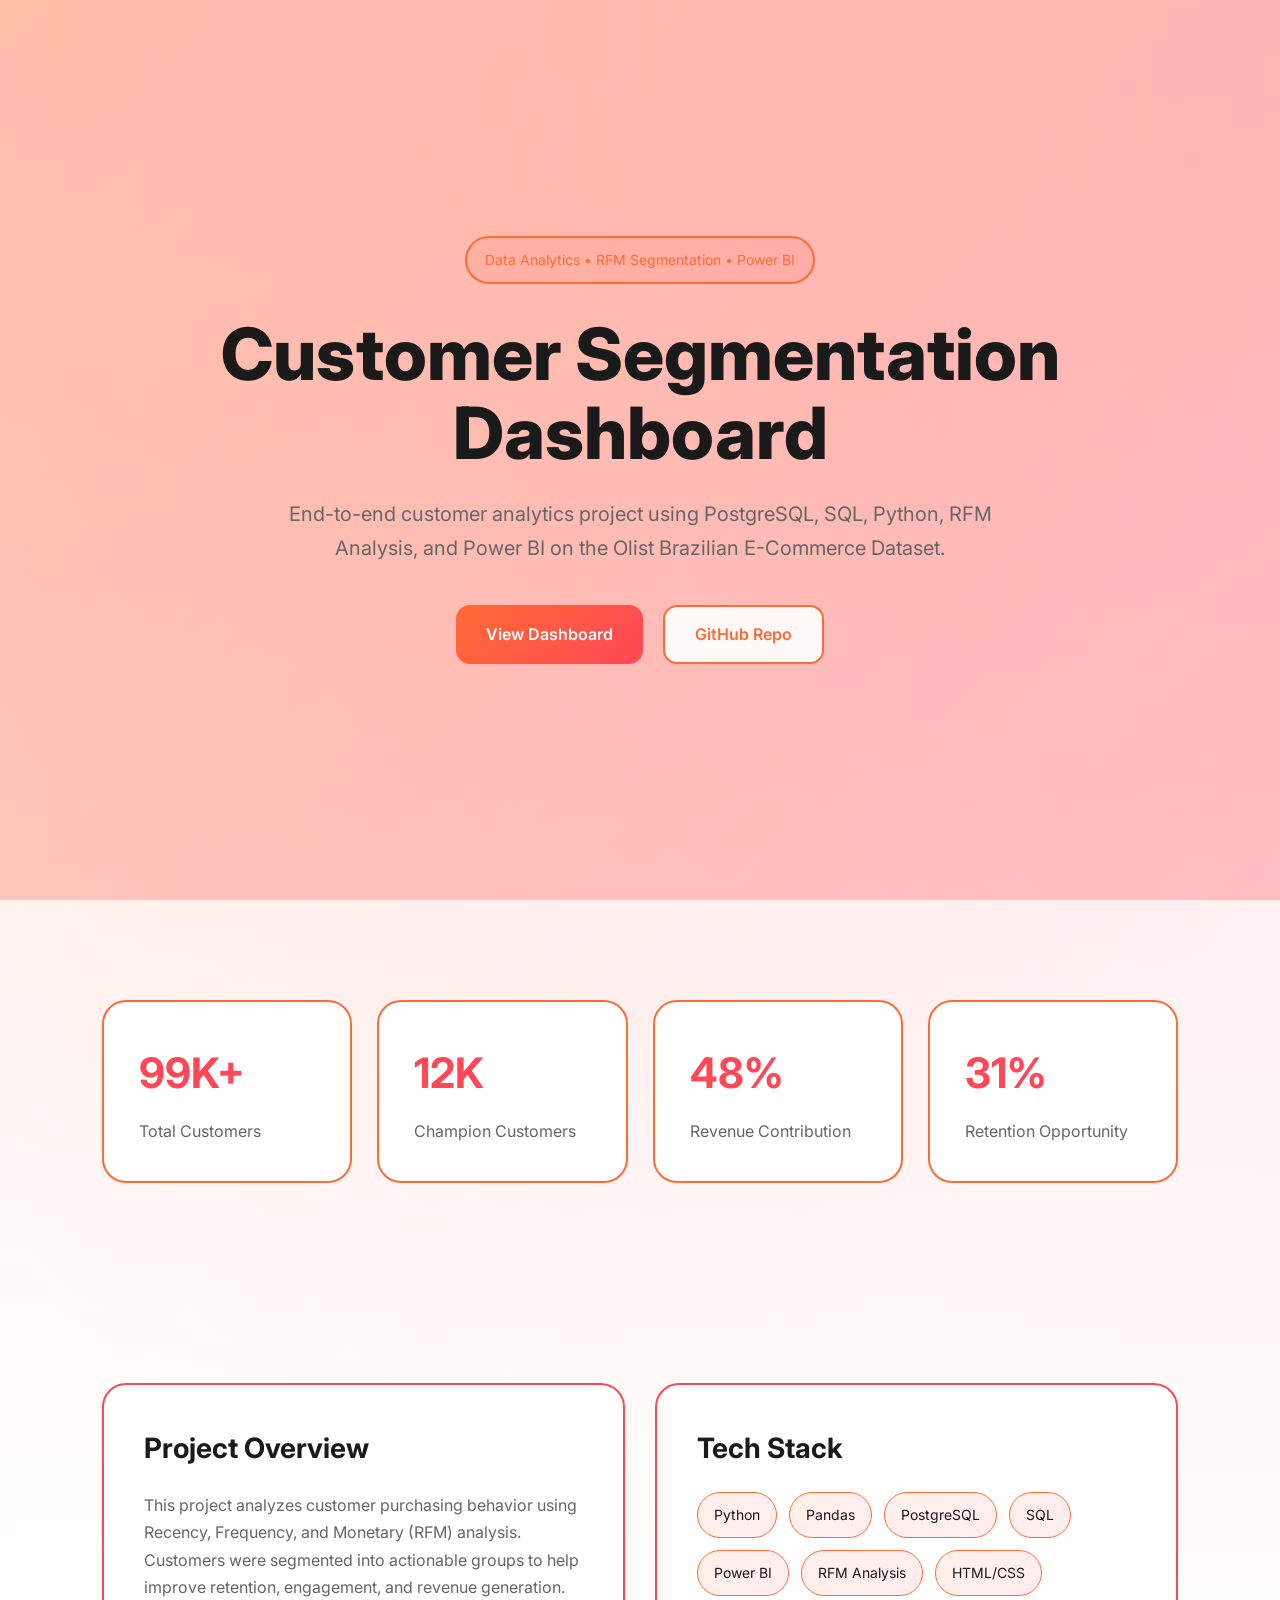
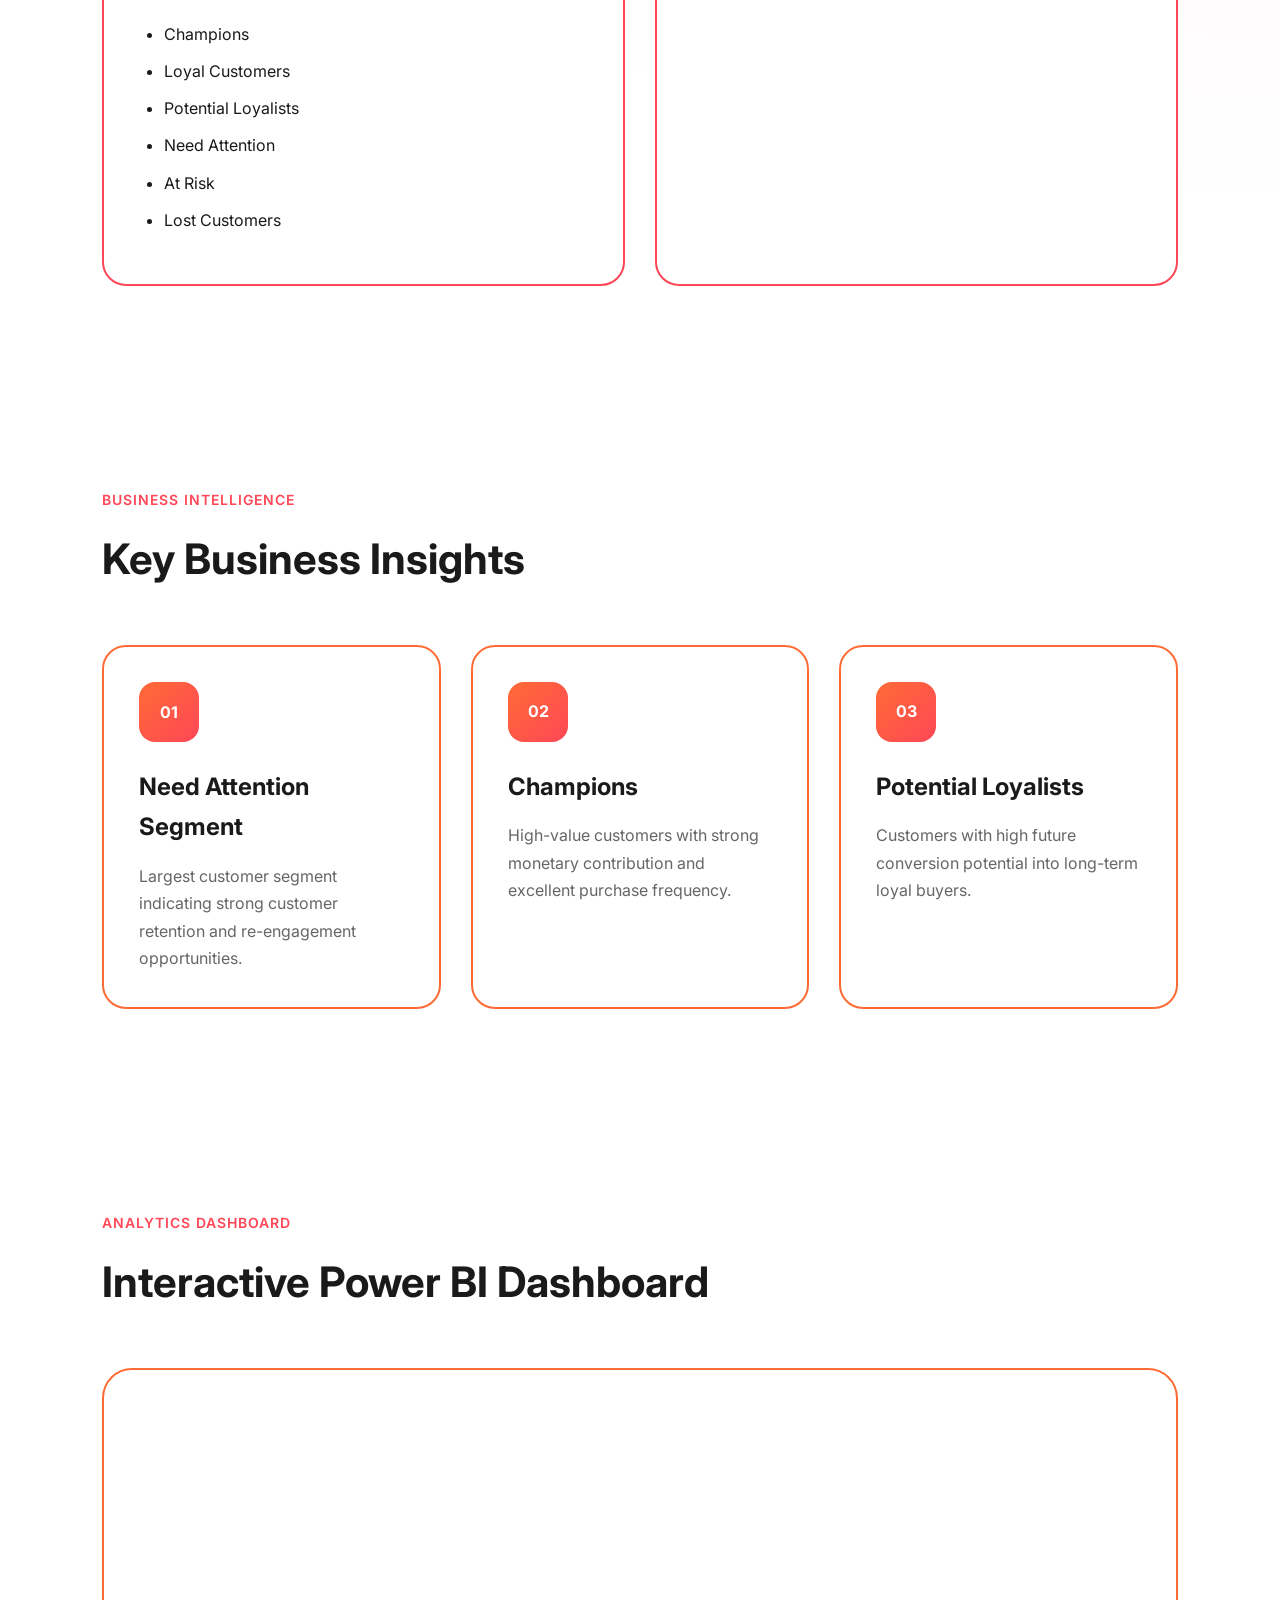
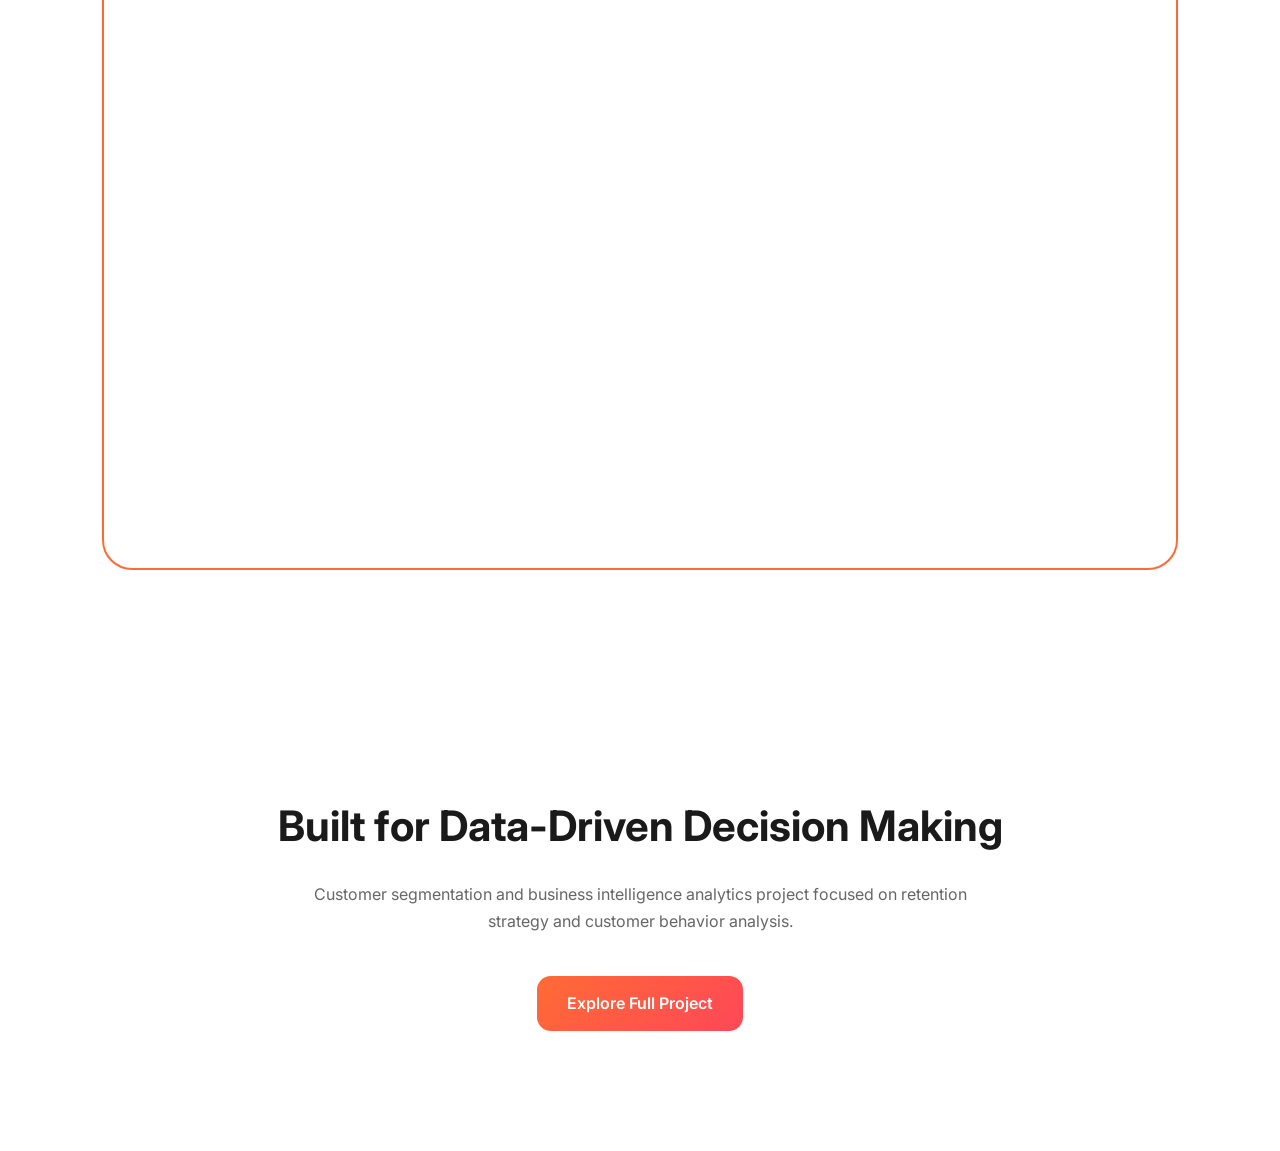
==== index.html @ b562f0bd "first commit" ====
<!DOCTYPE html>
<html lang="en">

<head>

  <meta charset="UTF-8" />
  <meta name="viewport" content="width=device-width, initial-scale=1.0" />

  <title>Customer Segmentation Dashboard</title>

  <!-- GOOGLE FONT -->
  <link rel="preconnect" href="https://fonts.googleapis.com">
  <link rel="preconnect" href="https://fonts.gstatic.com" crossorigin>

  <link href="https://fonts.googleapis.com/css2?family=Inter:wght@400;500;600;700;800&display=swap" rel="stylesheet">

  <!-- CSS -->
  <link rel="stylesheet" href="style.css" />

</head>

<body>

  <!-- HERO -->

  <header class="hero">

    <div class="hero-overlay"></div>

    <div class="hero-content">

      <span class="badge">
        Data Analytics • RFM Segmentation • Power BI
      </span>

      <h1>
        Customer Segmentation Dashboard
      </h1>

      <p>
        End-to-end customer analytics project using PostgreSQL,
        SQL, Python, RFM Analysis, and Power BI on the
        Olist Brazilian E-Commerce Dataset.
      </p>

      <div class="hero-buttons">

        <a href="#dashboard" class="primary-btn">
          View Dashboard
        </a>

        <a
          href="https://github.com/yourusername/your-repo"
          target="_blank"
          class="secondary-btn">

          GitHub Repo

        </a>

      </div>

    </div>

  </header>

  <!-- METRICS -->

  <section class="metrics">

    <div class="metric-card">
      <h2>99K+</h2>
      <p>Total Customers</p>
    </div>

    <div class="metric-card">
      <h2>12K</h2>
      <p>Champion Customers</p>
    </div>

    <div class="metric-card">
      <h2>48%</h2>
      <p>Revenue Contribution</p>
    </div>

    <div class="metric-card">
      <h2>31%</h2>
      <p>Retention Opportunity</p>
    </div>

  </section>

  <!-- PROJECT INFO -->

  <section class="project-info">

    <div class="card">

      <h2>Project Overview</h2>

      <p>
        This project analyzes customer purchasing behavior using
        Recency, Frequency, and Monetary (RFM) analysis.
        Customers were segmented into actionable groups to help
        improve retention, engagement, and revenue generation.
      </p>

      <ul>
        <li>Champions</li>
        <li>Loyal Customers</li>
        <li>Potential Loyalists</li>
        <li>Need Attention</li>
        <li>At Risk</li>
        <li>Lost Customers</li>
      </ul>

    </div>

    <div class="card">

      <h2>Tech Stack</h2>

      <div class="tech-grid">

        <span>Python</span>
        <span>Pandas</span>
        <span>PostgreSQL</span>
        <span>SQL</span>
        <span>Power BI</span>
        <span>RFM Analysis</span>
        <span>HTML/CSS</span>

      </div>

    </div>

  </section>

  <!-- INSIGHTS -->

  <section class="insights">

    <div class="section-title">

      <span>Business Intelligence</span>

      <h2>Key Business Insights</h2>

    </div>

    <div class="insight-grid">

      <div class="insight-card">

        <div class="icon">01</div>

        <h3>Need Attention Segment</h3>

        <p>
          Largest customer segment indicating strong customer
          retention and re-engagement opportunities.
        </p>

      </div>

      <div class="insight-card">

        <div class="icon">02</div>

        <h3>Champions</h3>

        <p>
          High-value customers with strong monetary contribution
          and excellent purchase frequency.
        </p>

      </div>

      <div class="insight-card">

        <div class="icon">03</div>

        <h3>Potential Loyalists</h3>

        <p>
          Customers with high future conversion potential into
          long-term loyal buyers.
        </p>

      </div>

    </div>

  </section>

  <!-- DASHBOARD -->

  <section class="dashboard" id="dashboard">

    <div class="section-title">

      <span>Analytics Dashboard</span>

      <h2>Interactive Power BI Dashboard</h2>

    </div>

    <div class="dashboard-container">

      <iframe
        title="Customer Segmentation Dashboard"
        width="100%"
        height="750"
        src="https://app.powerbi.com/view?r=eyJrIjoiYTcwMGYxZDItM2NlYy00Njg0LTk0MGItY2RmNTNiNGU4NTQ1IiwidCI6IjNiMjk5M2Q3LTQ5YmYtNGYyOS1iNzk0LWRkNTcyN2Y0NWVlMiJ9&pageName=e3f90fc9e1e7c9c990ca"
        frameborder="0"
        allowFullScreen="true">
      </iframe>

    </div>

  </section>

  <!-- FOOTER -->

  <footer class="footer">

    <h2>Built for Data-Driven Decision Making</h2>

    <p>
      Customer segmentation and business intelligence analytics
      project focused on retention strategy and customer behavior analysis.
    </p>

    <a
      href="https://github.com/yourusername/your-repo"
      target="_blank"
      class="primary-btn">

      Explore Full Project

    </a>

  </footer>

</body>

</html>
---- style.css ----
/* RESET */

* {
  margin: 0;
  padding: 0;
  box-sizing: border-box;
}

/* ROOT */

:root {

  --bg: #ffffff;
  --surface: #fff5f5;

  --card: rgba(255,107,53,0.08);

  --border: rgba(255,107,53,0.15);

  --primary: #ff6b35;
  --accent: #ff4757;

  --text: #1a1a1a;
  --muted: #666666;
}

/* BODY */

body {

  font-family: 'Inter', sans-serif;

  background:
    radial-gradient(circle at top left,
      rgba(255,107,53,0.15),
      transparent 35%),

    radial-gradient(circle at top right,
      rgba(255,71,87,0.15),
      transparent 40%),

    var(--bg);

  color: var(--text);

  line-height: 1.7;

  overflow-x: hidden;
}

/* GENERAL */

section {
  padding: 100px 8%;
}

.section-title {
  margin-bottom: 50px;
}

.section-title span {

  color: var(--accent);

  font-size: 14px;
  font-weight: 600;

  text-transform: uppercase;
  letter-spacing: 1px;
}

.section-title h2 {

  font-size: 42px;
  margin-top: 10px;
}

/* HERO */

.hero {

  min-height: 100vh;

  display: flex;
  align-items: center;
  justify-content: center;

  text-align: center;

  padding: 100px 20px;

  position: relative;
}

.hero-overlay {

  position: absolute;
  inset: 0;

  background:
    linear-gradient(
      135deg,
      rgba(255,107,53,0.3),
      rgba(255,71,87,0.3)
    );
}

.hero-content {

  position: relative;
  z-index: 2;

  max-width: 900px;
}

.badge {

  display: inline-block;

  background: linear-gradient(135deg, rgba(255,107,53,0.1), rgba(255,71,87,0.1));

  border: 2px solid var(--primary);

  padding: 10px 18px;

  border-radius: 999px;

  margin-bottom: 30px;

  font-size: 14px;
  color: var(--primary);

  backdrop-filter: blur(10px);
}

.hero h1 {

  font-size: 72px;
  line-height: 1.1;

  margin-bottom: 25px;

  font-weight: 800;
}

.hero p {

  max-width: 760px;

  margin: auto;

  font-size: 20px;
  color: var(--muted);
}

.hero-buttons {

  margin-top: 40px;

  display: flex;
  justify-content: center;
  gap: 20px;

  flex-wrap: wrap;
}

/* BUTTONS */

.primary-btn,
.secondary-btn {

  display: inline-flex;
  align-items: center;
  justify-content: center;

  padding: 14px 30px;

  border-radius: 14px;

  text-decoration: none;

  font-weight: 600;

  transition: 0.3s ease;
}

.primary-btn {

  background: linear-gradient(
    135deg,
    #ff6b35,
    #ff4757
  );

  color: white;
  border: none;
}

.primary-btn:hover {

  transform: translateY(-4px);

  box-shadow:
    0 12px 30px rgba(255,107,53,0.4);
}

.secondary-btn {

  border: 2px solid var(--primary);

  background: rgba(255,255,255,0.9);

  color: var(--primary);

  backdrop-filter: blur(10px);
}

.secondary-btn:hover {

  transform: translateY(-4px);

  background: var(--primary);
  
  color: white;
}

/* METRICS */

.metrics {

  display: grid;

  grid-template-columns:
    repeat(auto-fit, minmax(220px, 1fr));

  gap: 25px;
}

.metric-card {

  background: rgba(255,255,255,0.95);

  border: 2px solid var(--primary);

  backdrop-filter: blur(12px);

  padding: 35px;

  border-radius: 24px;

  transition: 0.3s ease;
}

.metric-card:hover {

  transform: translateY(-8px);

  box-shadow:
    0 20px 40px rgba(0,0,0,0.35);
}

.metric-card h2 {

  font-size: 42px;

  margin-bottom: 10px;

  color: var(--accent);
}

.metric-card p {

  color: var(--muted);
}

/* PROJECT INFO */

.project-info {

  display: grid;

  grid-template-columns:
    repeat(auto-fit, minmax(340px, 1fr));

  gap: 30px;
}

.card {

  background: rgba(255,255,255,0.95);

  border: 2px solid var(--accent);

  padding: 40px;

  border-radius: 24px;

  backdrop-filter: blur(12px);

  transition: 0.3s ease;
}

.card:hover {

  transform: translateY(-8px);

  box-shadow:
    0 20px 40px rgba(0,0,0,0.35);
}

.card h2 {

  font-size: 28px;

  margin-bottom: 20px;
}

.card p {

  color: var(--muted);

  margin-bottom: 20px;
}

.card ul {

  padding-left: 20px;
}

.card li {

  margin-bottom: 10px;
}

/* TECH GRID */

.tech-grid {

  display: flex;
  flex-wrap: wrap;

  gap: 12px;
}

.tech-grid span {

  background: linear-gradient(135deg, rgba(255,107,53,0.1), rgba(255,71,87,0.1));

  border: 1px solid var(--primary);

  padding: 10px 16px;

  border-radius: 999px;

  font-size: 14px;
  color: var(--text);
}

/* INSIGHTS */

.insight-grid {

  display: grid;

  grid-template-columns:
    repeat(auto-fit, minmax(280px, 1fr));

  gap: 30px;
}

.insight-card {

  background: rgba(255,255,255,0.95);

  border: 2px solid var(--primary);

  border-radius: 24px;

  padding: 35px;

  backdrop-filter: blur(12px);

  transition: 0.3s ease;
}

.insight-card:hover {

  transform: translateY(-8px);

  box-shadow:
    0 20px 40px rgba(0,0,0,0.35);
}

.icon {

  width: 60px;
  height: 60px;

  display: flex;
  align-items: center;
  justify-content: center;

  border-radius: 16px;

  margin-bottom: 25px;

  background:
    linear-gradient(
      135deg,
      #ff6b35,
      #ff4757
    );

  font-weight: 700;
  color: white;
}

.insight-card h3 {

  margin-bottom: 15px;

  font-size: 24px;
}

.insight-card p {

  color: var(--muted);
}

/* DASHBOARD */

.dashboard-container {

  background: rgba(255,255,255,0.95);

  border: 2px solid var(--primary);

  padding: 20px;

  border-radius: 30px;

  backdrop-filter: blur(14px);

  overflow: hidden;
}

iframe {

  border: none;

  border-radius: 18px;
}

/* FOOTER */

.footer {

  text-align: center;

  padding: 120px 20px;
}

.footer h2 {

  font-size: 42px;

  margin-bottom: 20px;
}

.footer p {

  max-width: 700px;

  margin: auto auto 40px;

  color: var(--muted);
}

/* RESPONSIVE */

@media (max-width: 768px) {

  section {
    padding: 70px 20px;
  }

  .hero h1 {
    font-size: 48px;
  }

  .hero p {
    font-size: 18px;
  }

  .section-title h2 {
    font-size: 32px;
  }

  .footer h2 {
    font-size: 32px;
  }

}
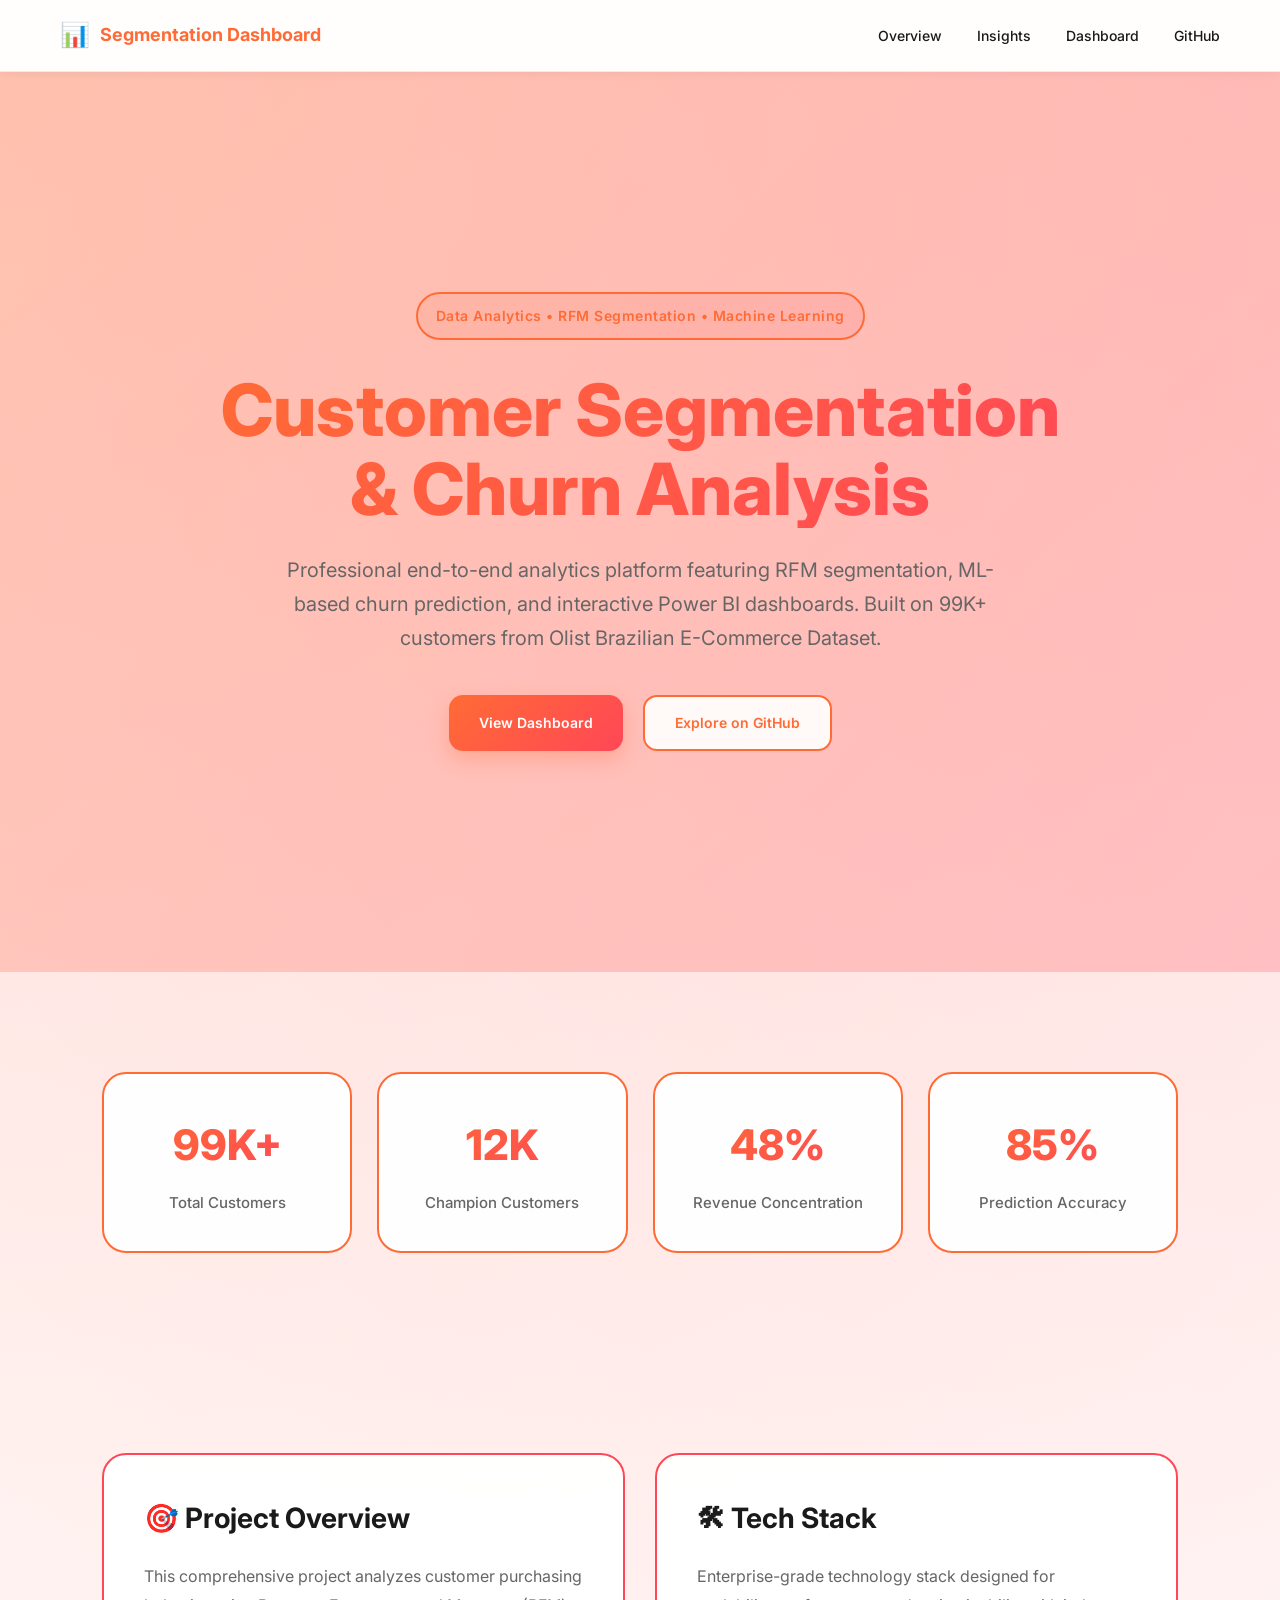
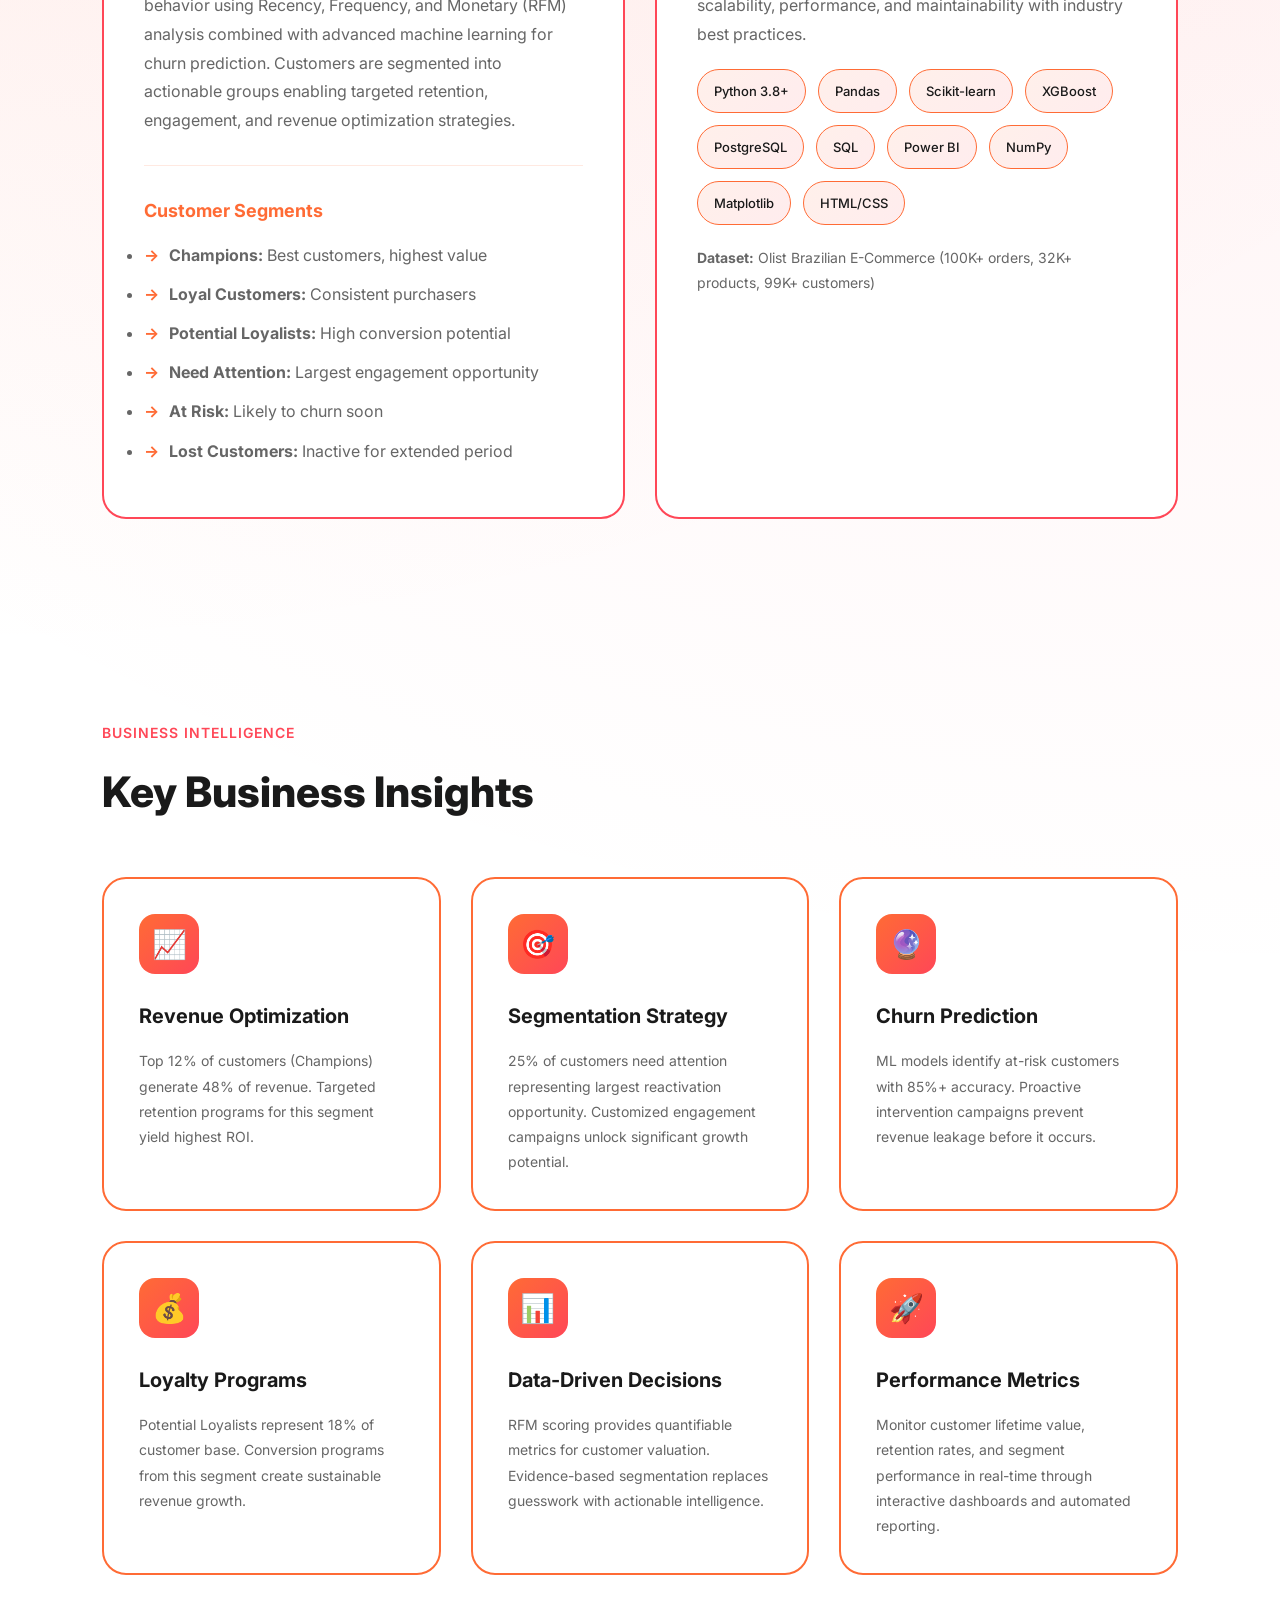
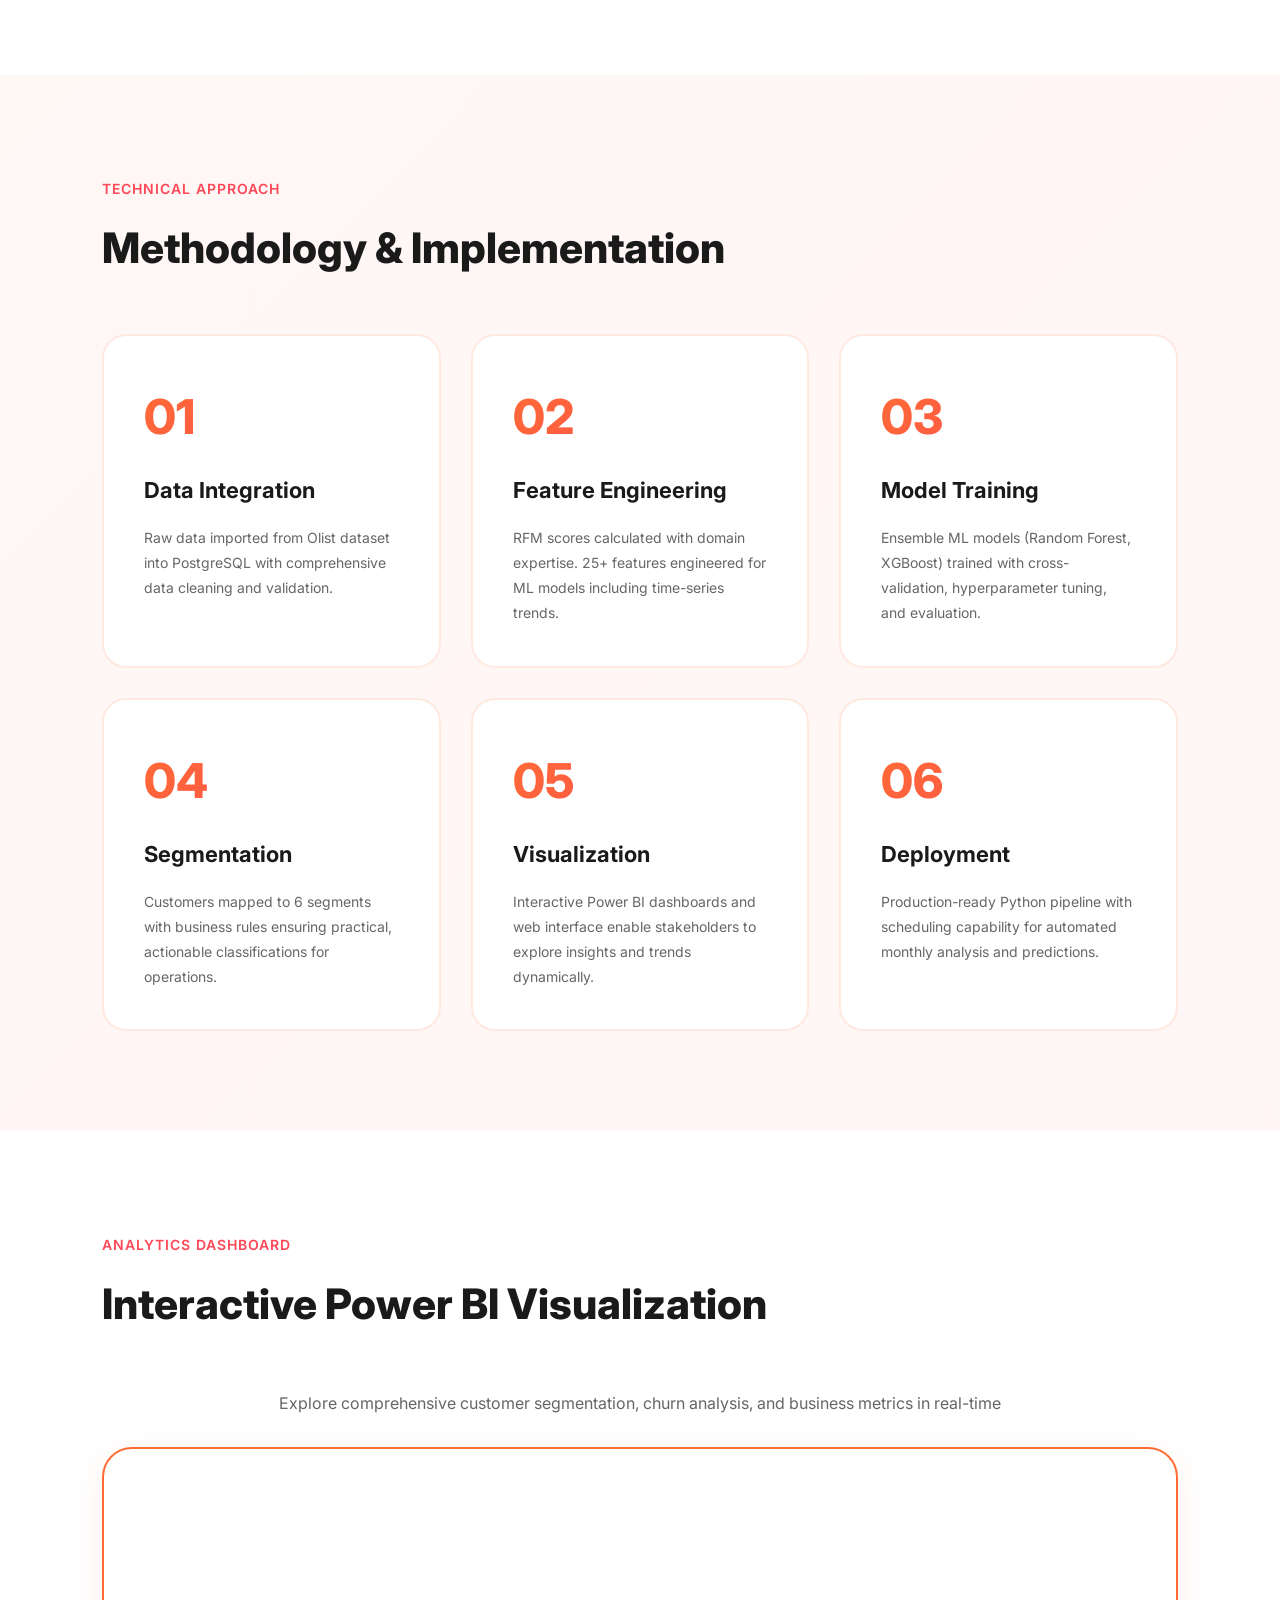
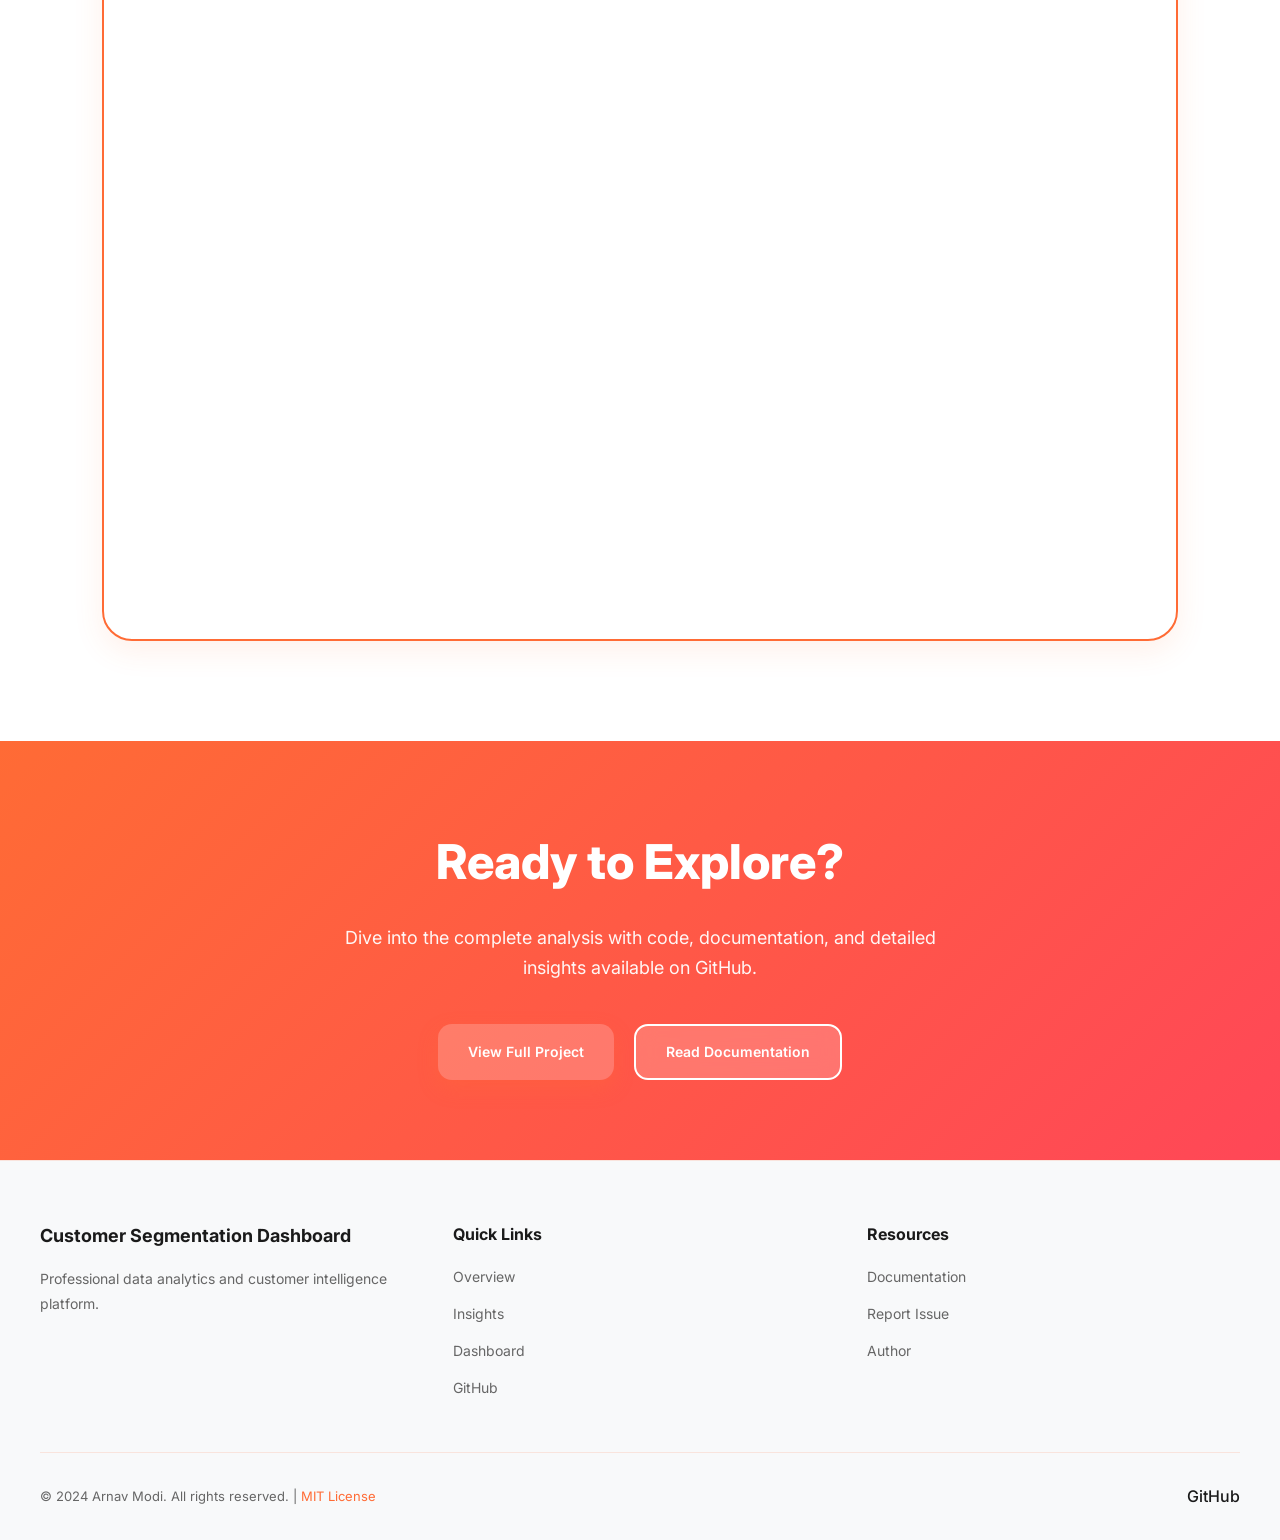
==== commit 22b25fcf: "Updated dashboard UI and styling" ====
--- a/index.html
+++ b/index.html
@@ -5,13 +5,24 @@
 
   <meta charset="UTF-8" />
   <meta name="viewport" content="width=device-width, initial-scale=1.0" />
-
-  <title>Customer Segmentation Dashboard</title>
+  
+  <!-- SEO Meta Tags -->
+  <meta name="description" content="Professional customer segmentation and churn analysis dashboard built on Olist Brazilian E-Commerce Dataset. Features RFM analysis, ML predictions, and interactive Power BI visualizations." />
+  <meta name="keywords" content="customer segmentation, RFM analysis, churn prediction, data analytics, machine learning, Power BI" />
+  <meta name="author" content="Arnav Modi" />
+  <meta name="theme-color" content="#ff6b35" />
+  
+  <!-- Open Graph Tags -->
+  <meta property="og:title" content="Customer Segmentation Dashboard" />
+  <meta property="og:description" content="End-to-end customer analytics platform with RFM segmentation and ML churn prediction" />
+  <meta property="og:type" content="website" />
+  <meta property="og:url" content="https://arnavmodi-msit.github.io/Customer-Segmentation-Dashboard/" />
+
+  <title>Customer Segmentation Dashboard | RFM Analysis & Churn Prediction</title>
 
   <!-- GOOGLE FONT -->
   <link rel="preconnect" href="https://fonts.googleapis.com">
   <link rel="preconnect" href="https://fonts.gstatic.com" crossorigin>
-
   <link href="https://fonts.googleapis.com/css2?family=Inter:wght@400;500;600;700;800&display=swap" rel="stylesheet">
 
   <!-- CSS -->
@@ -21,8 +32,23 @@
 
 <body>
 
+  <!-- NAVIGATION -->
+  <nav class="navbar">
+    <div class="nav-container">
+      <div class="nav-logo">
+        <span class="logo-icon">📊</span>
+        <span class="logo-text">Segmentation Dashboard</span>
+      </div>
+      <ul class="nav-menu">
+        <li><a href="#overview" class="nav-link">Overview</a></li>
+        <li><a href="#insights" class="nav-link">Insights</a></li>
+        <li><a href="#dashboard" class="nav-link">Dashboard</a></li>
+        <li><a href="https://github.com/ArnavModi-MSIT/-Customer-Segmentation-Dashboard-" target="_blank" class="nav-link">GitHub</a></li>
+      </ul>
+    </div>
+  </nav>
+
   <!-- HERO -->
-
   <header class="hero">
 
     <div class="hero-overlay"></div>
@@ -30,17 +56,17 @@
     <div class="hero-content">
 
       <span class="badge">
-        Data Analytics • RFM Segmentation • Power BI
+        Data Analytics • RFM Segmentation • Machine Learning
       </span>
 
       <h1>
-        Customer Segmentation Dashboard
+        Customer Segmentation & Churn Analysis
       </h1>
 
       <p>
-        End-to-end customer analytics project using PostgreSQL,
-        SQL, Python, RFM Analysis, and Power BI on the
-        Olist Brazilian E-Commerce Dataset.
+        Professional end-to-end analytics platform featuring RFM segmentation, 
+        ML-based churn prediction, and interactive Power BI dashboards. 
+        Built on 99K+ customers from Olist Brazilian E-Commerce Dataset.
       </p>
 
       <div class="hero-buttons">
@@ -50,12 +76,10 @@
         </a>
 
         <a
-          href="https://github.com/yourusername/your-repo"
+          href="https://github.com/ArnavModi-MSIT/-Customer-Segmentation-Dashboard-"
           target="_blank"
           class="secondary-btn">
-
-          GitHub Repo
-
+          Explore on GitHub
         </a>
 
       </div>
@@ -69,68 +93,84 @@
   <section class="metrics">
 
     <div class="metric-card">
-      <h2>99K+</h2>
+      <div class="metric-value">99K+</div>
       <p>Total Customers</p>
     </div>
 
     <div class="metric-card">
-      <h2>12K</h2>
+      <div class="metric-value">12K</div>
       <p>Champion Customers</p>
     </div>
 
     <div class="metric-card">
-      <h2>48%</h2>
-      <p>Revenue Contribution</p>
+      <div class="metric-value">48%</div>
+      <p>Revenue Concentration</p>
     </div>
 
     <div class="metric-card">
-      <h2>31%</h2>
-      <p>Retention Opportunity</p>
+      <div class="metric-value">85%</div>
+      <p>Prediction Accuracy</p>
     </div>
 
   </section>
 
   <!-- PROJECT INFO -->
 
-  <section class="project-info">
+  <section class="project-info" id="overview">
 
     <div class="card">
 
-      <h2>Project Overview</h2>
+      <h2>🎯 Project Overview</h2>
 
       <p>
-        This project analyzes customer purchasing behavior using
-        Recency, Frequency, and Monetary (RFM) analysis.
-        Customers were segmented into actionable groups to help
-        improve retention, engagement, and revenue generation.
+        This comprehensive project analyzes customer purchasing behavior using 
+        Recency, Frequency, and Monetary (RFM) analysis combined with advanced 
+        machine learning for churn prediction. Customers are segmented into 
+        actionable groups enabling targeted retention, engagement, and 
+        revenue optimization strategies.
       </p>
 
-      <ul>
-        <li>Champions</li>
-        <li>Loyal Customers</li>
-        <li>Potential Loyalists</li>
-        <li>Need Attention</li>
-        <li>At Risk</li>
-        <li>Lost Customers</li>
-      </ul>
+      <div class="segments-list">
+        <h3>Customer Segments</h3>
+        <ul>
+          <li><strong>Champions:</strong> Best customers, highest value</li>
+          <li><strong>Loyal Customers:</strong> Consistent purchasers</li>
+          <li><strong>Potential Loyalists:</strong> High conversion potential</li>
+          <li><strong>Need Attention:</strong> Largest engagement opportunity</li>
+          <li><strong>At Risk:</strong> Likely to churn soon</li>
+          <li><strong>Lost Customers:</strong> Inactive for extended period</li>
+        </ul>
+      </div>
 
     </div>
 
     <div class="card">
 
-      <h2>Tech Stack</h2>
+      <h2>🛠 Tech Stack</h2>
+
+      <p>
+        Enterprise-grade technology stack designed for scalability, 
+        performance, and maintainability with industry best practices.
+      </p>
 
       <div class="tech-grid">
 
-        <span>Python</span>
-        <span>Pandas</span>
-        <span>PostgreSQL</span>
-        <span>SQL</span>
-        <span>Power BI</span>
-        <span>RFM Analysis</span>
-        <span>HTML/CSS</span>
-
-      </div>
+        <span class="tech-badge">Python 3.8+</span>
+        <span class="tech-badge">Pandas</span>
+        <span class="tech-badge">Scikit-learn</span>
+        <span class="tech-badge">XGBoost</span>
+        <span class="tech-badge">PostgreSQL</span>
+        <span class="tech-badge">SQL</span>
+        <span class="tech-badge">Power BI</span>
+        <span class="tech-badge">NumPy</span>
+        <span class="tech-badge">Matplotlib</span>
+        <span class="tech-badge">HTML/CSS</span>
+
+      </div>
+
+      <p style="margin-top: 20px; font-size: 14px; color: #666;">
+        <strong>Dataset:</strong> Olist Brazilian E-Commerce (100K+ orders, 32K+ products, 99K+ customers)
+      </p>
 
     </div>
 
@@ -138,7 +178,7 @@
 
   <!-- INSIGHTS -->
 
-  <section class="insights">
+  <section class="insights" id="insights">
 
     <div class="section-title">
 
@@ -152,41 +192,134 @@
 
       <div class="insight-card">
 
-        <div class="icon">01</div>
-
-        <h3>Need Attention Segment</h3>
-
-        <p>
-          Largest customer segment indicating strong customer
-          retention and re-engagement opportunities.
-        </p>
-
-      </div>
-
-      <div class="insight-card">
-
-        <div class="icon">02</div>
-
-        <h3>Champions</h3>
-
-        <p>
-          High-value customers with strong monetary contribution
-          and excellent purchase frequency.
-        </p>
-
-      </div>
-
-      <div class="insight-card">
-
-        <div class="icon">03</div>
-
-        <h3>Potential Loyalists</h3>
-
-        <p>
-          Customers with high future conversion potential into
-          long-term loyal buyers.
-        </p>
-
+        <div class="icon">📈</div>
+
+        <h3>Revenue Optimization</h3>
+
+        <p>
+          Top 12% of customers (Champions) generate 48% of revenue. 
+          Targeted retention programs for this segment yield highest ROI.
+        </p>
+
+      </div>
+
+      <div class="insight-card">
+
+        <div class="icon">🎯</div>
+
+        <h3>Segmentation Strategy</h3>
+
+        <p>
+          25% of customers need attention representing largest reactivation 
+          opportunity. Customized engagement campaigns unlock significant growth potential.
+        </p>
+
+      </div>
+
+      <div class="insight-card">
+
+        <div class="icon">🔮</div>
+
+        <h3>Churn Prediction</h3>
+
+        <p>
+          ML models identify at-risk customers with 85%+ accuracy. 
+          Proactive intervention campaigns prevent revenue leakage before it occurs.
+        </p>
+
+      </div>
+
+      <div class="insight-card">
+
+        <div class="icon">💰</div>
+
+        <h3>Loyalty Programs</h3>
+
+        <p>
+          Potential Loyalists represent 18% of customer base. 
+          Conversion programs from this segment create sustainable revenue growth.
+        </p>
+
+      </div>
+
+      <div class="insight-card">
+
+        <div class="icon">📊</div>
+
+        <h3>Data-Driven Decisions</h3>
+
+        <p>
+          RFM scoring provides quantifiable metrics for customer valuation. 
+          Evidence-based segmentation replaces guesswork with actionable intelligence.
+        </p>
+
+      </div>
+
+      <div class="insight-card">
+
+        <div class="icon">🚀</div>
+
+        <h3>Performance Metrics</h3>
+
+        <p>
+          Monitor customer lifetime value, retention rates, and segment performance 
+          in real-time through interactive dashboards and automated reporting.
+        </p>
+
+      </div>
+
+    </div>
+
+  </section>
+
+  <!-- METHODOLOGY -->
+
+  <section class="methodology">
+
+    <div class="section-title">
+
+      <span>Technical Approach</span>
+
+      <h2>Methodology & Implementation</h2>
+
+    </div>
+
+    <div class="methodology-grid">
+
+      <div class="method-card">
+        <div class="method-number">01</div>
+        <h3>Data Integration</h3>
+        <p>Raw data imported from Olist dataset into PostgreSQL with comprehensive data cleaning and validation.</p>
+      </div>
+
+      <div class="method-card">
+        <div class="method-number">02</div>
+        <h3>Feature Engineering</h3>
+        <p>RFM scores calculated with domain expertise. 25+ features engineered for ML models including time-series trends.</p>
+      </div>
+
+      <div class="method-card">
+        <div class="method-number">03</div>
+        <h3>Model Training</h3>
+        <p>Ensemble ML models (Random Forest, XGBoost) trained with cross-validation, hyperparameter tuning, and evaluation.</p>
+      </div>
+
+      <div class="method-card">
+        <div class="method-number">04</div>
+        <h3>Segmentation</h3>
+        <p>Customers mapped to 6 segments with business rules ensuring practical, actionable classifications for operations.</p>
+      </div>
+
+      <div class="method-card">
+        <div class="method-number">05</div>
+        <h3>Visualization</h3>
+        <p>Interactive Power BI dashboards and web interface enable stakeholders to explore insights and trends dynamically.</p>
+      </div>
+
+      <div class="method-card">
+        <div class="method-number">06</div>
+        <h3>Deployment</h3>
+        <p>Production-ready Python pipeline with scheduling capability for automated monthly analysis and predictions.</p>
       </div>
 
     </div>
@@ -201,9 +334,13 @@
 
       <span>Analytics Dashboard</span>
 
-      <h2>Interactive Power BI Dashboard</h2>
-
-    </div>
+      <h2>Interactive Power BI Visualization</h2>
+
+    </div>
+
+    <p style="text-align: center; color: #666; margin-bottom: 30px;">
+      Explore comprehensive customer segmentation, churn analysis, and business metrics in real-time
+    </p>
 
     <div class="dashboard-container">
 
@@ -220,28 +357,88 @@
 
   </section>
 
+  <!-- CTA SECTION -->
+
+  <section class="cta-section">
+
+    <div class="cta-content">
+
+      <h2>Ready to Explore?</h2>
+
+      <p>
+        Dive into the complete analysis with code, documentation, and detailed insights available on GitHub.
+      </p>
+
+      <div class="cta-buttons">
+
+        <a href="https://github.com/ArnavModi-MSIT/-Customer-Segmentation-Dashboard-" target="_blank" class="primary-btn">
+          View Full Project
+        </a>
+
+        <a href="README.md" target="_blank" class="secondary-btn">
+          Read Documentation
+        </a>
+
+      </div>
+
+    </div>
+
+  </section>
+
   <!-- FOOTER -->
 
   <footer class="footer">
 
-    <h2>Built for Data-Driven Decision Making</h2>
-
-    <p>
-      Customer segmentation and business intelligence analytics
-      project focused on retention strategy and customer behavior analysis.
-    </p>
-
-    <a
-      href="https://github.com/yourusername/your-repo"
-      target="_blank"
-      class="primary-btn">
-
-      Explore Full Project
-
-    </a>
+    <div class="footer-content">
+
+      <div class="footer-section">
+        <h3>Customer Segmentation Dashboard</h3>
+        <p>Professional data analytics and customer intelligence platform.</p>
+      </div>
+
+      <div class="footer-section">
+        <h4>Quick Links</h4>
+        <ul>
+          <li><a href="#overview">Overview</a></li>
+          <li><a href="#insights">Insights</a></li>
+          <li><a href="#dashboard">Dashboard</a></li>
+          <li><a href="https://github.com/ArnavModi-MSIT/-Customer-Segmentation-Dashboard-" target="_blank">GitHub</a></li>
+        </ul>
+      </div>
+
+      <div class="footer-section">
+        <h4>Resources</h4>
+        <ul>
+          <li><a href="README.md" target="_blank">Documentation</a></li>
+          <li><a href="https://github.com/ArnavModi-MSIT/-Customer-Segmentation-Dashboard-/issues" target="_blank">Report Issue</a></li>
+          <li><a href="https://github.com/ArnavModi-MSIT" target="_blank">Author</a></li>
+        </ul>
+      </div>
+
+    </div>
+
+    <div class="footer-bottom">
+      <p>&copy; 2024 Arnav Modi. All rights reserved. | <a href="LICENSE">MIT License</a></p>
+      <div class="footer-social">
+        <a href="https://github.com/ArnavModi-MSIT" target="_blank" title="GitHub">GitHub</a>
+      </div>
+    </div>
 
   </footer>
 
+  <script>
+    // Smooth scrolling for navigation links
+    document.querySelectorAll('a[href^="#"]').forEach(anchor => {
+      anchor.addEventListener('click', function (e) {
+        e.preventDefault();
+        const target = document.querySelector(this.getAttribute('href'));
+        if (target) {
+          target.scrollIntoView({ behavior: 'smooth' });
+        }
+      });
+    });
+  </script>
+
 </body>
 
 </html>
--- a/style.css
+++ b/style.css
@@ -1,4 +1,4 @@
-/* RESET */
+/* ===== RESET & ROOT ===== */
 
 * {
   margin: 0;
@@ -6,49 +6,112 @@
   box-sizing: border-box;
 }
 
-/* ROOT */
-
 :root {
-
   --bg: #ffffff;
   --surface: #fff5f5;
-
-  --card: rgba(255,107,53,0.08);
-
-  --border: rgba(255,107,53,0.15);
-
+  --card: rgba(255, 107, 53, 0.08);
+  --border: rgba(255, 107, 53, 0.15);
   --primary: #ff6b35;
   --accent: #ff4757;
-
   --text: #1a1a1a;
   --muted: #666666;
-}
-
-/* BODY */
+  --light-gray: #f8f9fa;
+  --transition: 0.3s cubic-bezier(0.4, 0, 0.2, 1);
+}
+
+/* ===== TYPOGRAPHY & BODY ===== */
+
+html {
+  scroll-behavior: smooth;
+}
 
 body {
-
   font-family: 'Inter', sans-serif;
-
   background:
     radial-gradient(circle at top left,
-      rgba(255,107,53,0.15),
+      rgba(255, 107, 53, 0.15),
       transparent 35%),
-
     radial-gradient(circle at top right,
-      rgba(255,71,87,0.15),
+      rgba(255, 71, 87, 0.15),
       transparent 40%),
-
     var(--bg);
-
   color: var(--text);
-
   line-height: 1.7;
-
   overflow-x: hidden;
 }
 
-/* GENERAL */
+/* ===== NAVIGATION ===== */
+
+.navbar {
+  position: sticky;
+  top: 0;
+  background: rgba(255, 255, 255, 0.95);
+  backdrop-filter: blur(10px);
+  border-bottom: 1px solid var(--border);
+  padding: 15px 0;
+  z-index: 1000;
+  box-shadow: 0 2px 10px rgba(0, 0, 0, 0.05);
+}
+
+.nav-container {
+  max-width: 1200px;
+  margin: 0 auto;
+  padding: 0 20px;
+  display: flex;
+  justify-content: space-between;
+  align-items: center;
+}
+
+.nav-logo {
+  display: flex;
+  align-items: center;
+  gap: 10px;
+  font-weight: 700;
+  font-size: 18px;
+  color: var(--primary);
+  text-decoration: none;
+}
+
+.logo-icon {
+  font-size: 24px;
+}
+
+.nav-menu {
+  display: flex;
+  list-style: none;
+  gap: 35px;
+  align-items: center;
+}
+
+.nav-link {
+  color: var(--text);
+  text-decoration: none;
+  font-weight: 500;
+  font-size: 14px;
+  transition: color var(--transition);
+  position: relative;
+}
+
+.nav-link:hover {
+  color: var(--primary);
+}
+
+.nav-link::after {
+  content: '';
+  position: absolute;
+  bottom: -5px;
+  left: 0;
+  width: 0;
+  height: 2px;
+  background: var(--primary);
+  transition: width var(--transition);
+}
+
+.nav-link:hover::after {
+  width: 100%;
+}
+
+/* ===== GENERAL SECTIONS ===== */
 
 section {
   padding: 100px 8%;
@@ -59,445 +122,650 @@
 }
 
 .section-title span {
-
   color: var(--accent);
-
   font-size: 14px;
   font-weight: 600;
-
   text-transform: uppercase;
   letter-spacing: 1px;
 }
 
 .section-title h2 {
-
   font-size: 42px;
   margin-top: 10px;
-}
-
-/* HERO */
+  font-weight: 800;
+}
+
+/* ===== HERO SECTION ===== */
 
 .hero {
-
   min-height: 100vh;
-
   display: flex;
   align-items: center;
   justify-content: center;
-
   text-align: center;
-
   padding: 100px 20px;
-
   position: relative;
+  overflow: hidden;
 }
 
 .hero-overlay {
-
   position: absolute;
   inset: 0;
-
   background:
-    linear-gradient(
-      135deg,
-      rgba(255,107,53,0.3),
-      rgba(255,71,87,0.3)
-    );
+    linear-gradient(135deg,
+      rgba(255, 107, 53, 0.25),
+      rgba(255, 71, 87, 0.25));
+  animation: float 15s ease-in-out infinite;
+}
+
+@keyframes float {
+  0%, 100% { transform: translateY(0px); }
+  50% { transform: translateY(-20px); }
 }
 
 .hero-content {
-
   position: relative;
   z-index: 2;
-
   max-width: 900px;
+  animation: fadeInUp 0.8s ease-out;
+}
+
+@keyframes fadeInUp {
+  from {
+    opacity: 0;
+    transform: translateY(30px);
+  }
+  to {
+    opacity: 1;
+    transform: translateY(0);
+  }
 }
 
 .badge {
-
   display: inline-block;
-
-  background: linear-gradient(135deg, rgba(255,107,53,0.1), rgba(255,71,87,0.1));
-
+  background: linear-gradient(135deg, rgba(255, 107, 53, 0.1), rgba(255, 71, 87, 0.1));
   border: 2px solid var(--primary);
-
   padding: 10px 18px;
-
   border-radius: 999px;
-
   margin-bottom: 30px;
-
   font-size: 14px;
   color: var(--primary);
-
   backdrop-filter: blur(10px);
+  font-weight: 600;
+  letter-spacing: 0.5px;
 }
 
 .hero h1 {
-
   font-size: 72px;
   line-height: 1.1;
-
   margin-bottom: 25px;
-
   font-weight: 800;
+  background: linear-gradient(135deg, var(--primary), var(--accent));
+  -webkit-background-clip: text;
+  -webkit-text-fill-color: transparent;
+  background-clip: text;
 }
 
 .hero p {
-
   max-width: 760px;
-
   margin: auto;
-
   font-size: 20px;
   color: var(--muted);
 }
 
 .hero-buttons {
-
   margin-top: 40px;
-
   display: flex;
   justify-content: center;
   gap: 20px;
-
   flex-wrap: wrap;
 }
 
-/* BUTTONS */
+/* ===== BUTTONS ===== */
 
 .primary-btn,
 .secondary-btn {
-
   display: inline-flex;
   align-items: center;
   justify-content: center;
-
   padding: 14px 30px;
-
   border-radius: 14px;
-
   text-decoration: none;
-
   font-weight: 600;
-
-  transition: 0.3s ease;
+  transition: all var(--transition);
+  cursor: pointer;
+  border: none;
+  font-size: 14px;
 }
 
 .primary-btn {
-
-  background: linear-gradient(
-    135deg,
-    #ff6b35,
-    #ff4757
-  );
-
+  background: linear-gradient(135deg, #ff6b35, #ff4757);
   color: white;
-  border: none;
+  box-shadow: 0 8px 20px rgba(255, 107, 53, 0.3);
 }
 
 .primary-btn:hover {
-
   transform: translateY(-4px);
-
-  box-shadow:
-    0 12px 30px rgba(255,107,53,0.4);
+  box-shadow: 0 12px 30px rgba(255, 107, 53, 0.5);
 }
 
 .secondary-btn {
-
   border: 2px solid var(--primary);
-
-  background: rgba(255,255,255,0.9);
-
-  color: var(--primary);
-
+  background: rgba(255, 255, 255, 0.9);
+  color: var(--primary);
   backdrop-filter: blur(10px);
 }
 
 .secondary-btn:hover {
-
   transform: translateY(-4px);
-
   background: var(--primary);
-  
   color: white;
-}
-
-/* METRICS */
+  box-shadow: 0 12px 30px rgba(255, 107, 53, 0.3);
+}
+
+/* ===== METRICS SECTION ===== */
 
 .metrics {
-
   display: grid;
-
-  grid-template-columns:
-    repeat(auto-fit, minmax(220px, 1fr));
-
+  grid-template-columns: repeat(auto-fit, minmax(220px, 1fr));
   gap: 25px;
 }
 
 .metric-card {
-
-  background: rgba(255,255,255,0.95);
-
+  background: rgba(255, 255, 255, 0.95);
   border: 2px solid var(--primary);
-
   backdrop-filter: blur(12px);
-
   padding: 35px;
-
   border-radius: 24px;
-
-  transition: 0.3s ease;
+  transition: all var(--transition);
+  text-align: center;
 }
 
 .metric-card:hover {
-
   transform: translateY(-8px);
-
-  box-shadow:
-    0 20px 40px rgba(0,0,0,0.35);
-}
-
-.metric-card h2 {
-
+  box-shadow: 0 20px 40px rgba(255, 107, 53, 0.2);
+  border-color: var(--accent);
+}
+
+.metric-value {
   font-size: 42px;
-
+  font-weight: 800;
   margin-bottom: 10px;
-
-  color: var(--accent);
+  background: linear-gradient(135deg, var(--primary), var(--accent));
+  -webkit-background-clip: text;
+  -webkit-text-fill-color: transparent;
+  background-clip: text;
 }
 
 .metric-card p {
-
-  color: var(--muted);
-}
-
-/* PROJECT INFO */
+  color: var(--muted);
+  font-size: 15px;
+  font-weight: 500;
+}
+
+/* ===== PROJECT INFO ===== */
 
 .project-info {
-
   display: grid;
-
-  grid-template-columns:
-    repeat(auto-fit, minmax(340px, 1fr));
-
+  grid-template-columns: repeat(auto-fit, minmax(340px, 1fr));
   gap: 30px;
 }
 
 .card {
-
-  background: rgba(255,255,255,0.95);
-
+  background: rgba(255, 255, 255, 0.95);
   border: 2px solid var(--accent);
-
   padding: 40px;
-
   border-radius: 24px;
-
   backdrop-filter: blur(12px);
-
-  transition: 0.3s ease;
+  transition: all var(--transition);
 }
 
 .card:hover {
-
   transform: translateY(-8px);
-
-  box-shadow:
-    0 20px 40px rgba(0,0,0,0.35);
+  box-shadow: 0 20px 40px rgba(255, 107, 53, 0.15);
+  border-color: var(--primary);
 }
 
 .card h2 {
-
   font-size: 28px;
-
   margin-bottom: 20px;
+  color: var(--text);
 }
 
 .card p {
-
-  color: var(--muted);
-
+  color: var(--muted);
   margin-bottom: 20px;
-}
-
-.card ul {
-
-  padding-left: 20px;
-}
-
-.card li {
-
-  margin-bottom: 10px;
-}
-
-/* TECH GRID */
+  line-height: 1.8;
+}
+
+.segments-list {
+  margin-top: 30px;
+  padding-top: 30px;
+  border-top: 1px solid var(--border);
+}
+
+.segments-list h3 {
+  font-size: 18px;
+  margin-bottom: 15px;
+  color: var(--primary);
+}
+
+.segments-list ul {
+  padding-left: 0;
+}
+
+.segments-list li {
+  margin-bottom: 12px;
+  padding-left: 25px;
+  position: relative;
+  color: var(--muted);
+}
+
+.segments-list li::before {
+  content: '→';
+  position: absolute;
+  left: 0;
+  color: var(--primary);
+  font-weight: bold;
+}
+
+/* ===== TECH GRID ===== */
 
 .tech-grid {
-
   display: flex;
   flex-wrap: wrap;
-
   gap: 12px;
 }
 
-.tech-grid span {
-
-  background: linear-gradient(135deg, rgba(255,107,53,0.1), rgba(255,71,87,0.1));
-
+.tech-badge {
+  display: inline-block;
+  background: linear-gradient(135deg, rgba(255, 107, 53, 0.1), rgba(255, 71, 87, 0.1));
   border: 1px solid var(--primary);
-
   padding: 10px 16px;
-
   border-radius: 999px;
-
-  font-size: 14px;
+  font-size: 13px;
   color: var(--text);
-}
-
-/* INSIGHTS */
+  font-weight: 500;
+  transition: all var(--transition);
+}
+
+.tech-badge:hover {
+  background: linear-gradient(135deg, rgba(255, 107, 53, 0.2), rgba(255, 71, 87, 0.2));
+  transform: translateY(-2px);
+  box-shadow: 0 4px 12px rgba(255, 107, 53, 0.15);
+}
+
+/* ===== INSIGHTS SECTION ===== */
 
 .insight-grid {
-
   display: grid;
-
-  grid-template-columns:
-    repeat(auto-fit, minmax(280px, 1fr));
-
+  grid-template-columns: repeat(auto-fit, minmax(280px, 1fr));
   gap: 30px;
 }
 
 .insight-card {
-
-  background: rgba(255,255,255,0.95);
-
+  background: rgba(255, 255, 255, 0.95);
   border: 2px solid var(--primary);
-
   border-radius: 24px;
-
   padding: 35px;
-
   backdrop-filter: blur(12px);
-
-  transition: 0.3s ease;
+  transition: all var(--transition);
 }
 
 .insight-card:hover {
-
   transform: translateY(-8px);
-
-  box-shadow:
-    0 20px 40px rgba(0,0,0,0.35);
+  box-shadow: 0 20px 40px rgba(255, 107, 53, 0.15);
+  border-color: var(--accent);
 }
 
 .icon {
-
   width: 60px;
   height: 60px;
-
   display: flex;
   align-items: center;
   justify-content: center;
-
   border-radius: 16px;
-
   margin-bottom: 25px;
-
-  background:
-    linear-gradient(
-      135deg,
-      #ff6b35,
-      #ff4757
-    );
-
+  background: linear-gradient(135deg, #ff6b35, #ff4757);
   font-weight: 700;
+  font-size: 28px;
+}
+
+.insight-card h3 {
+  margin-bottom: 15px;
+  font-size: 20px;
+  color: var(--text);
+}
+
+.insight-card p {
+  color: var(--muted);
+  font-size: 14px;
+  line-height: 1.8;
+}
+
+/* ===== METHODOLOGY SECTION ===== */
+
+.methodology {
+  background: linear-gradient(135deg, rgba(255, 107, 53, 0.05), rgba(255, 71, 87, 0.05));
+}
+
+.methodology-grid {
+  display: grid;
+  grid-template-columns: repeat(auto-fit, minmax(300px, 1fr));
+  gap: 30px;
+}
+
+.method-card {
+  background: rgba(255, 255, 255, 0.95);
+  border: 2px solid var(--border);
+  padding: 40px;
+  border-radius: 24px;
+  transition: all var(--transition);
+  position: relative;
+}
+
+.method-card:hover {
+  transform: translateY(-8px);
+  box-shadow: 0 20px 40px rgba(255, 107, 53, 0.15);
+  border-color: var(--primary);
+}
+
+.method-number {
+  font-size: 48px;
+  font-weight: 800;
+  background: linear-gradient(135deg, var(--primary), var(--accent));
+  -webkit-background-clip: text;
+  -webkit-text-fill-color: transparent;
+  background-clip: text;
+  margin-bottom: 15px;
+}
+
+.method-card h3 {
+  font-size: 22px;
+  margin-bottom: 15px;
+  color: var(--text);
+}
+
+.method-card p {
+  color: var(--muted);
+  font-size: 14px;
+  line-height: 1.8;
+}
+
+/* ===== DASHBOARD SECTION ===== */
+
+.dashboard-container {
+  background: rgba(255, 255, 255, 0.95);
+  border: 2px solid var(--primary);
+  padding: 20px;
+  border-radius: 30px;
+  backdrop-filter: blur(14px);
+  overflow: hidden;
+  box-shadow: 0 10px 30px rgba(255, 107, 53, 0.1);
+}
+
+iframe {
+  border: none;
+  border-radius: 18px;
+  display: block;
+}
+
+/* ===== CTA SECTION ===== */
+
+.cta-section {
+  background: linear-gradient(135deg, #ff6b35, #ff4757);
   color: white;
-}
-
-.insight-card h3 {
-
+  text-align: center;
+  padding: 80px 20px;
+}
+
+.cta-content h2 {
+  font-size: 48px;
+  margin-bottom: 20px;
+  font-weight: 800;
+}
+
+.cta-content p {
+  font-size: 18px;
+  margin-bottom: 40px;
+  opacity: 0.95;
+  max-width: 600px;
+  margin-left: auto;
+  margin-right: auto;
+}
+
+.cta-buttons {
+  display: flex;
+  justify-content: center;
+  gap: 20px;
+  flex-wrap: wrap;
+}
+
+.cta-section .primary-btn,
+.cta-section .secondary-btn {
+  background: rgba(255, 255, 255, 0.2);
+  border-color: white;
+  color: white;
+}
+
+.cta-section .primary-btn:hover {
+  background: white;
+  color: var(--primary);
+}
+
+.cta-section .secondary-btn:hover {
+  background: white;
+  color: var(--primary);
+  border-color: white;
+}
+
+/* ===== FOOTER ===== */
+
+.footer {
+  background: var(--light-gray);
+  padding: 60px 20px 30px;
+  border-top: 1px solid var(--border);
+}
+
+.footer-content {
+  max-width: 1200px;
+  margin: 0 auto 40px;
+  display: grid;
+  grid-template-columns: repeat(auto-fit, minmax(250px, 1fr));
+  gap: 40px;
+}
+
+.footer-section h3,
+.footer-section h4 {
   margin-bottom: 15px;
-
-  font-size: 24px;
-}
-
-.insight-card p {
-
-  color: var(--muted);
-}
-
-/* DASHBOARD */
-
-.dashboard-container {
-
-  background: rgba(255,255,255,0.95);
-
-  border: 2px solid var(--primary);
-
-  padding: 20px;
-
-  border-radius: 30px;
-
-  backdrop-filter: blur(14px);
-
-  overflow: hidden;
-}
-
-iframe {
-
-  border: none;
-
-  border-radius: 18px;
-}
-
-/* FOOTER */
-
-.footer {
-
+  color: var(--text);
+  font-size: 18px;
+}
+
+.footer-section h4 {
+  font-size: 16px;
+}
+
+.footer-section p {
+  color: var(--muted);
+  font-size: 14px;
+  line-height: 1.8;
+}
+
+.footer-section ul {
+  list-style: none;
+}
+
+.footer-section ul li {
+  margin-bottom: 10px;
+}
+
+.footer-section a {
+  color: var(--muted);
+  text-decoration: none;
+  font-size: 14px;
+  transition: color var(--transition);
+}
+
+.footer-section a:hover {
+  color: var(--primary);
+}
+
+.footer-bottom {
+  max-width: 1200px;
+  margin: 40px auto 0;
+  padding-top: 30px;
+  border-top: 1px solid var(--border);
+  display: flex;
+  justify-content: space-between;
+  align-items: center;
+  flex-wrap: wrap;
+  gap: 20px;
   text-align: center;
-
-  padding: 120px 20px;
-}
-
-.footer h2 {
-
-  font-size: 42px;
-
-  margin-bottom: 20px;
-}
-
-.footer p {
-
-  max-width: 700px;
-
-  margin: auto auto 40px;
-
-  color: var(--muted);
-}
-
-/* RESPONSIVE */
+}
+
+.footer-bottom p {
+  font-size: 13px;
+  color: var(--muted);
+}
+
+.footer-bottom a {
+  color: var(--primary);
+  text-decoration: none;
+  transition: color var(--transition);
+}
+
+.footer-bottom a:hover {
+  color: var(--accent);
+}
+
+.footer-social {
+  display: flex;
+  gap: 20px;
+  align-items: center;
+}
+
+.footer-social a {
+  color: var(--text);
+  font-weight: 500;
+}
+
+/* ===== RESPONSIVE DESIGN ===== */
 
 @media (max-width: 768px) {
-
   section {
     padding: 70px 20px;
   }
 
+  .nav-menu {
+    gap: 20px;
+  }
+
   .hero h1 {
     font-size: 48px;
   }
 
   .hero p {
-    font-size: 18px;
+    font-size: 16px;
   }
 
   .section-title h2 {
     font-size: 32px;
   }
 
-  .footer h2 {
+  .cta-content h2 {
+    font-size: 36px;
+  }
+
+  .method-number {
+    font-size: 36px;
+  }
+
+  .footer-bottom {
+    flex-direction: column;
+    text-align: center;
+  }
+}
+
+@media (max-width: 480px) {
+  .navbar {
+    padding: 10px 0;
+  }
+
+  .nav-container {
+    padding: 0 15px;
+  }
+
+  .nav-menu {
+    gap: 15px;
+    font-size: 12px;
+  }
+
+  .hero {
+    padding: 60px 15px;
+    min-height: auto;
+  }
+
+  .hero h1 {
+    font-size: 36px;
+  }
+
+  .hero p {
+    font-size: 14px;
+  }
+
+  .hero-buttons {
+    gap: 10px;
+  }
+
+  .primary-btn,
+  .secondary-btn {
+    padding: 12px 20px;
+    font-size: 13px;
+  }
+
+  .badge {
+    font-size: 12px;
+  }
+
+  .section-title h2 {
+    font-size: 24px;
+  }
+
+  .section-title span {
+    font-size: 12px;
+  }
+
+  .metric-card,
+  .card,
+  .insight-card,
+  .method-card {
+    padding: 25px;
+  }
+
+  .metric-value {
     font-size: 32px;
   }
 
+  .card h2,
+  .insight-card h3,
+  .method-card h3 {
+    font-size: 18px;
+  }
+
+  .cta-content h2 {
+    font-size: 28px;
+  }
+
+  .footer-content {
+    gap: 30px;
+  }
+
+  .dashboard-container {
+    padding: 10px;
+  }
+
+  iframe {
+    height: 600px !important;
+  }
 }
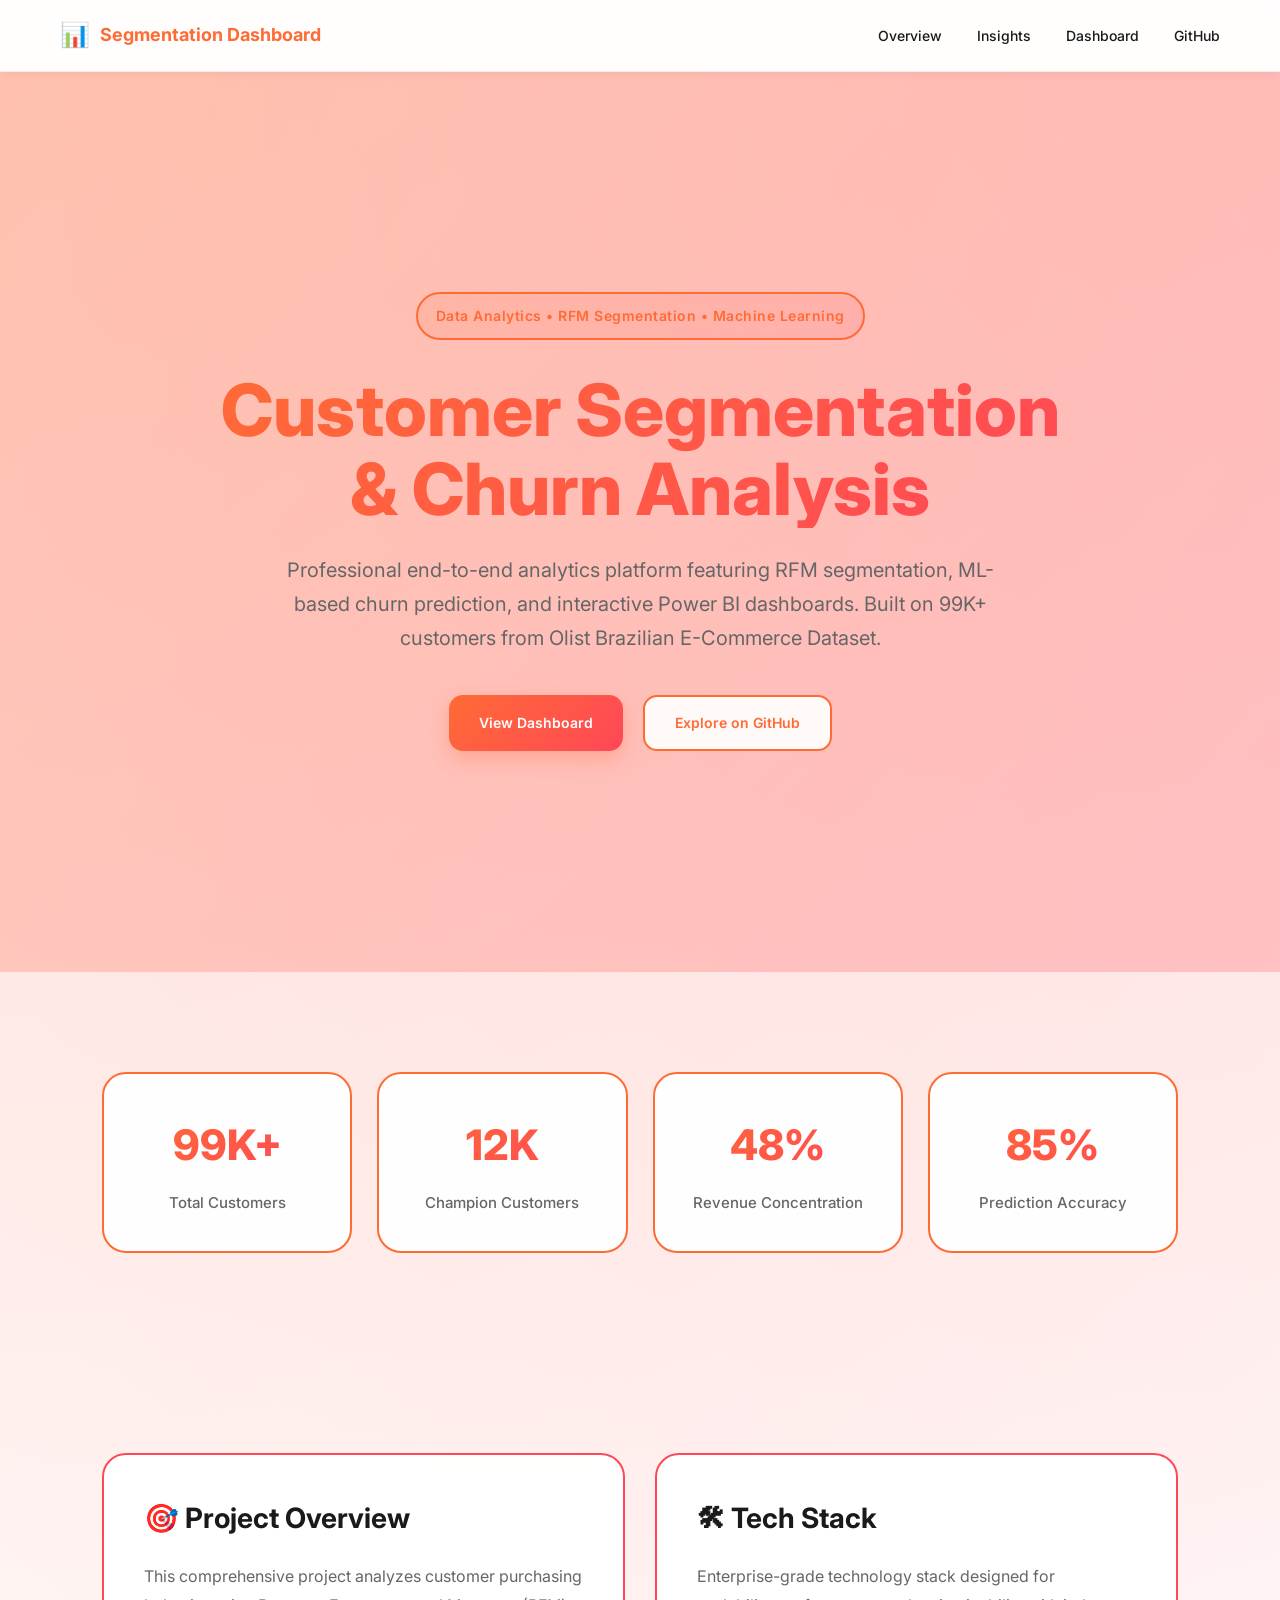
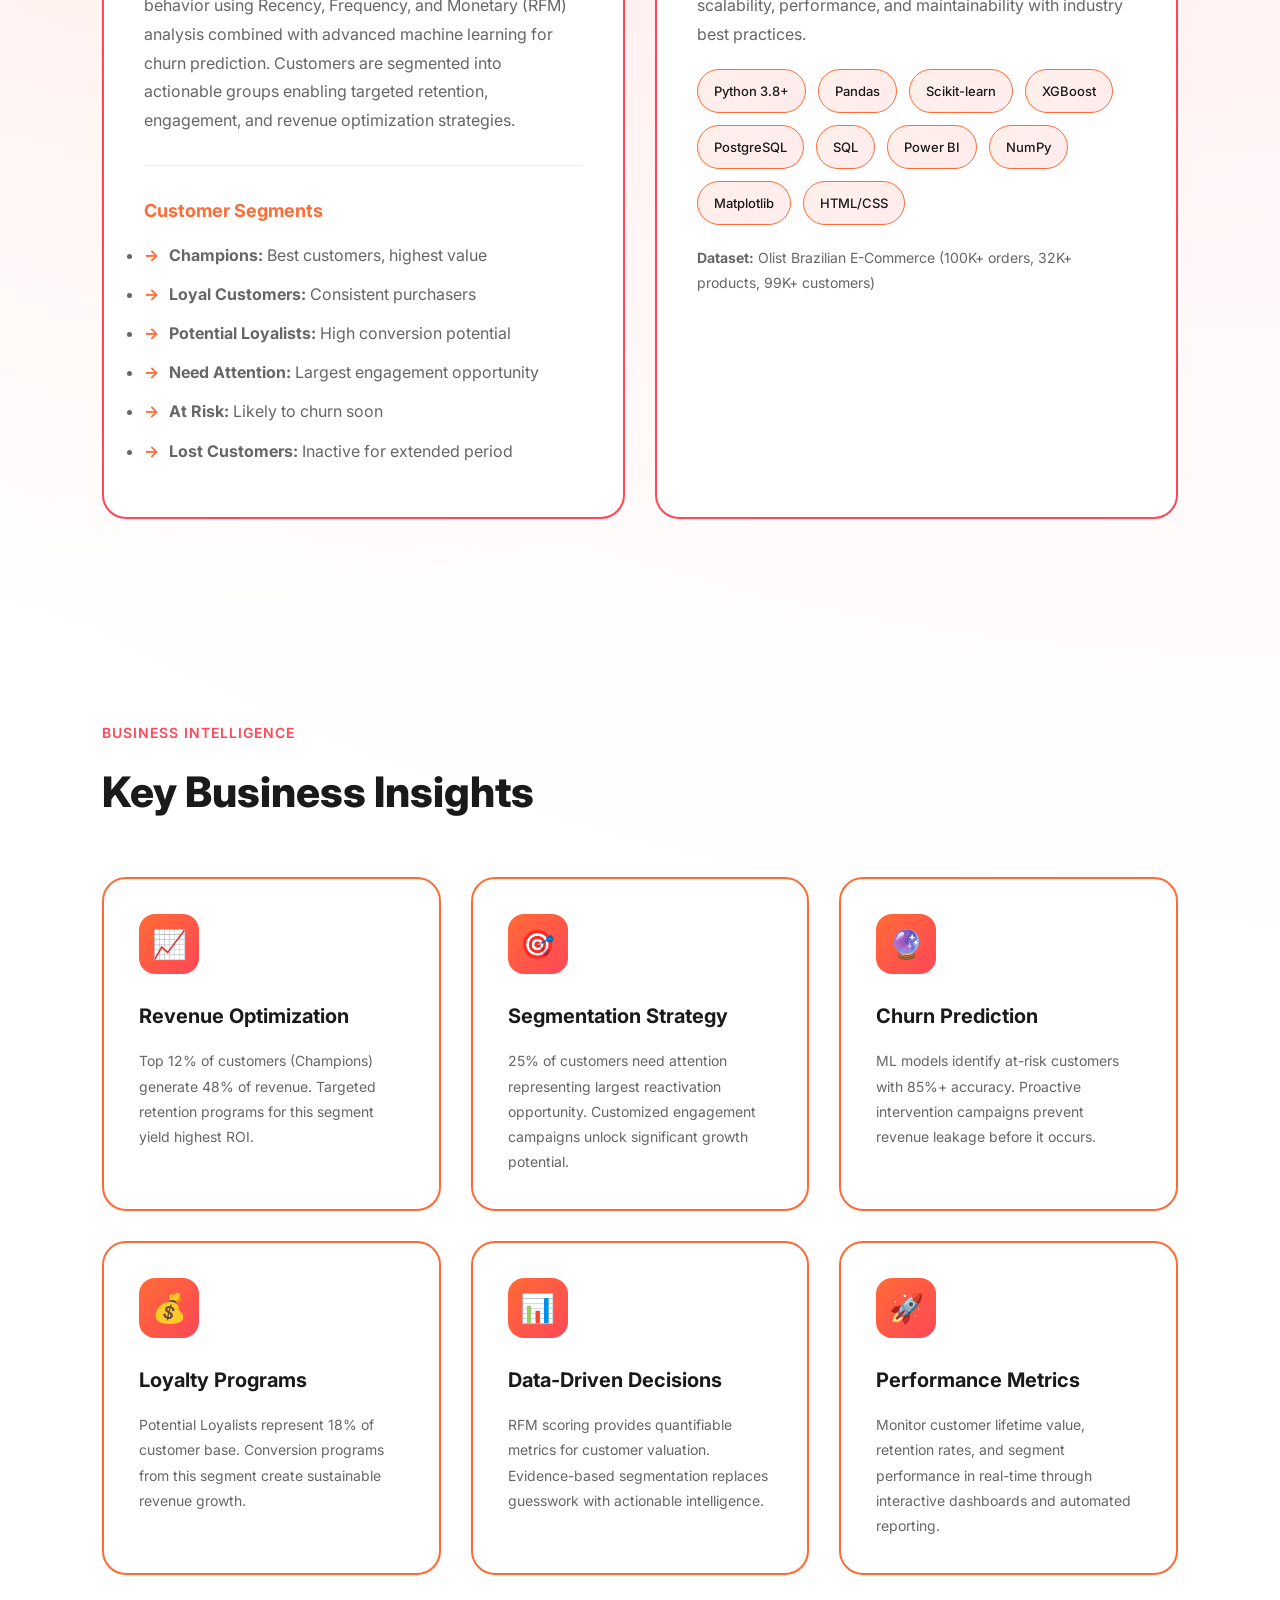
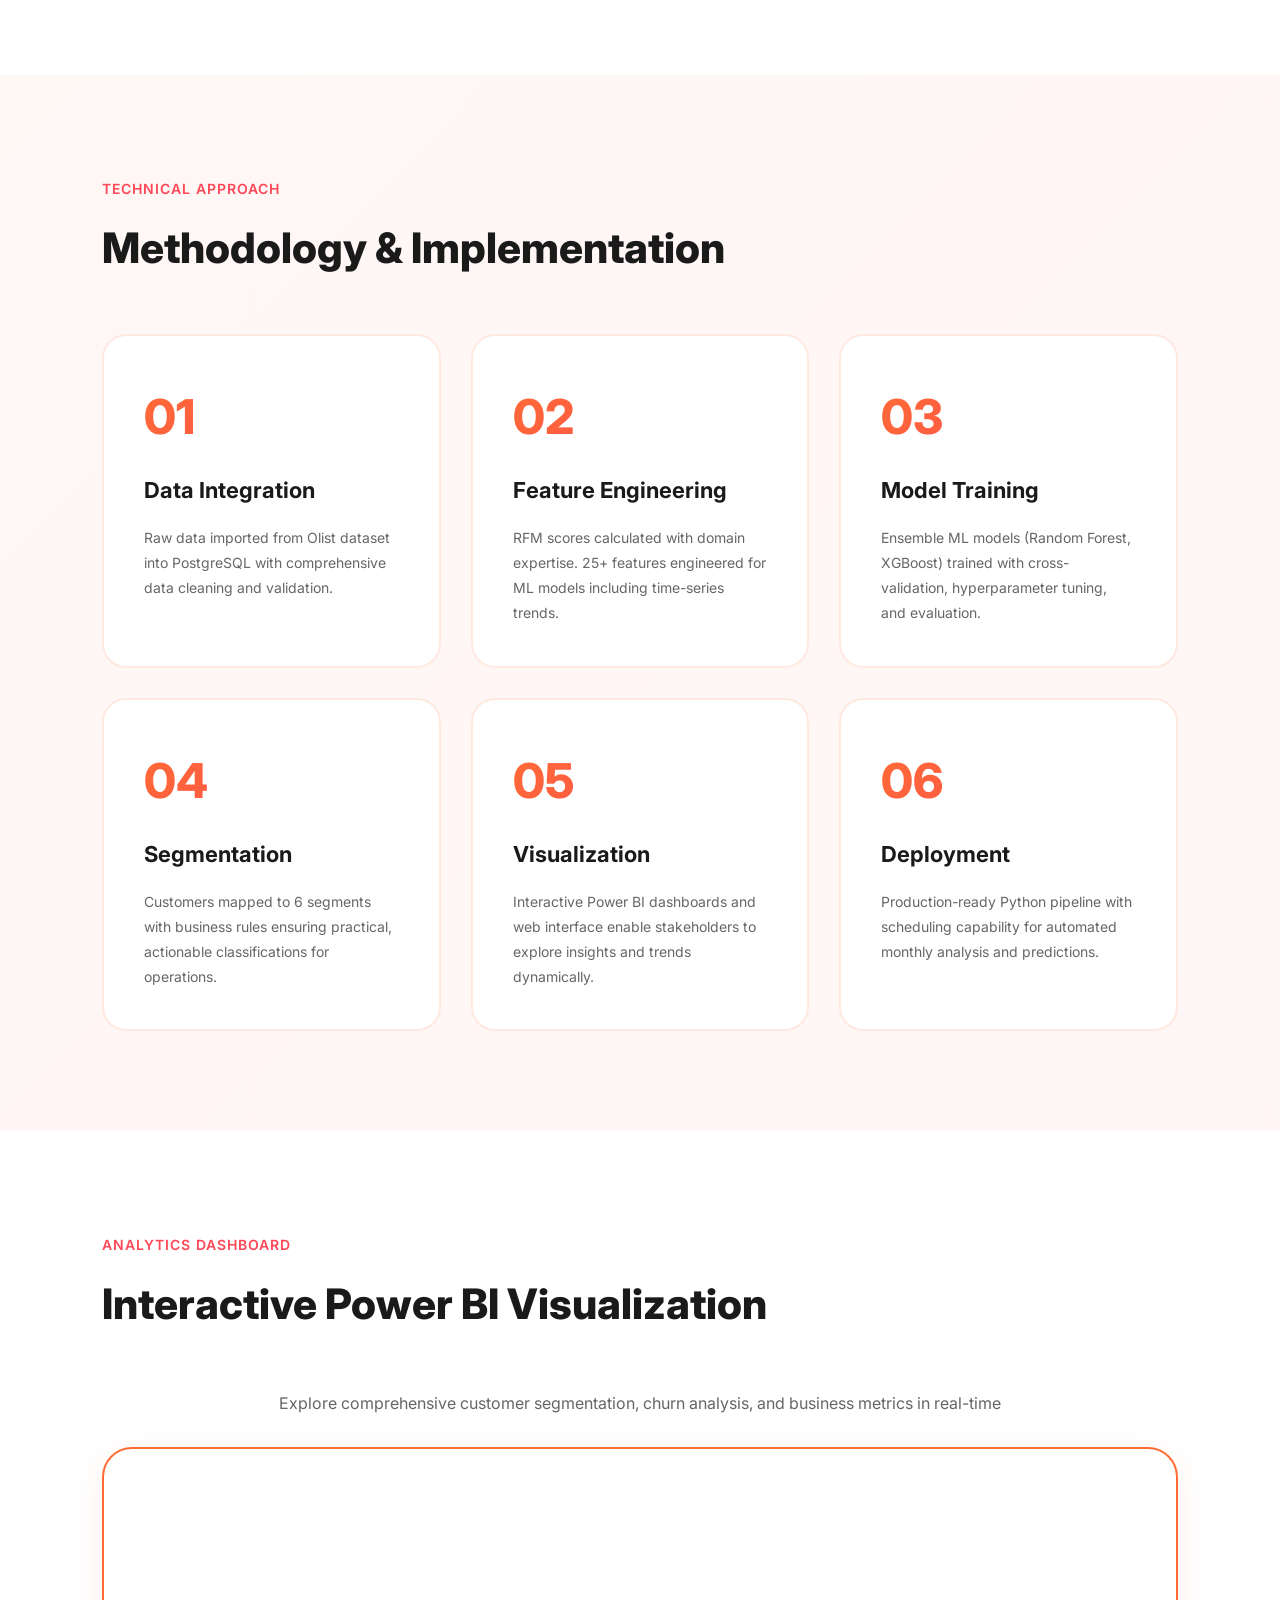
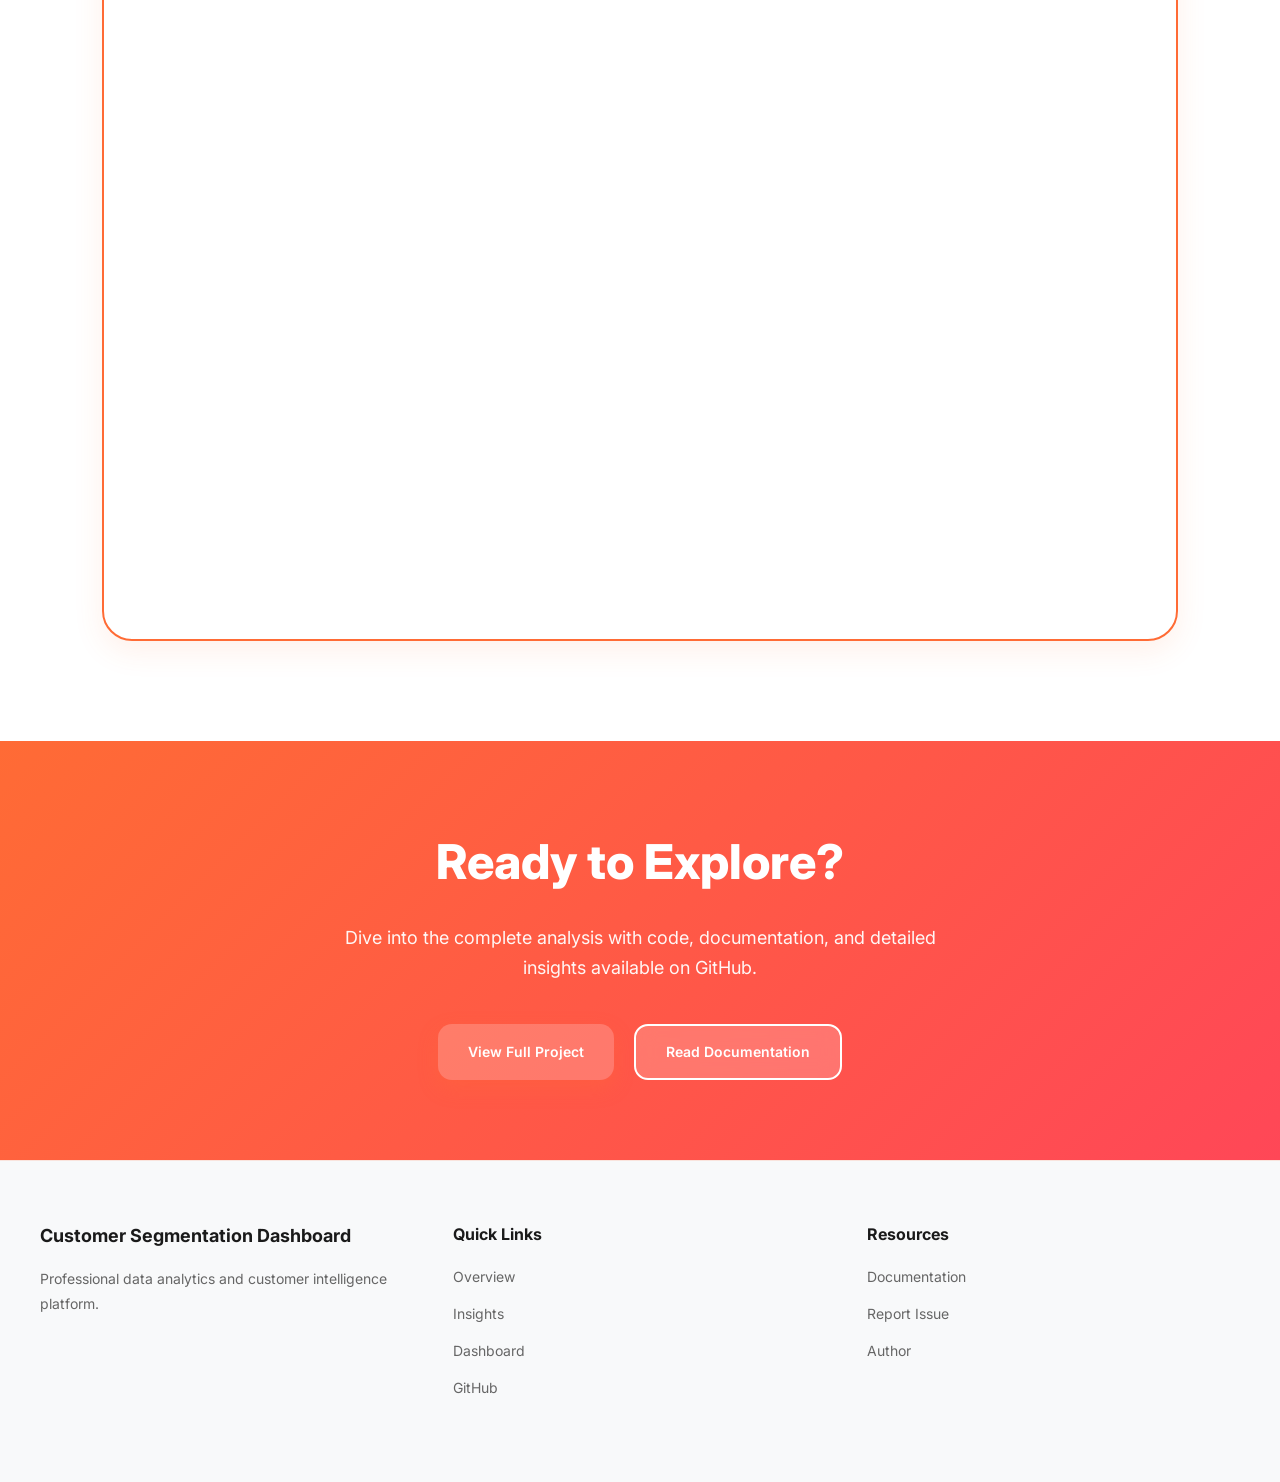
==== commit 8bd3defc: "index change" ====
--- a/index.html
+++ b/index.html
@@ -417,13 +417,6 @@
 
     </div>
 
-    <div class="footer-bottom">
-      <p>&copy; 2024 Arnav Modi. All rights reserved. | <a href="LICENSE">MIT License</a></p>
-      <div class="footer-social">
-        <a href="https://github.com/ArnavModi-MSIT" target="_blank" title="GitHub">GitHub</a>
-      </div>
-    </div>
-
   </footer>
 
   <script>
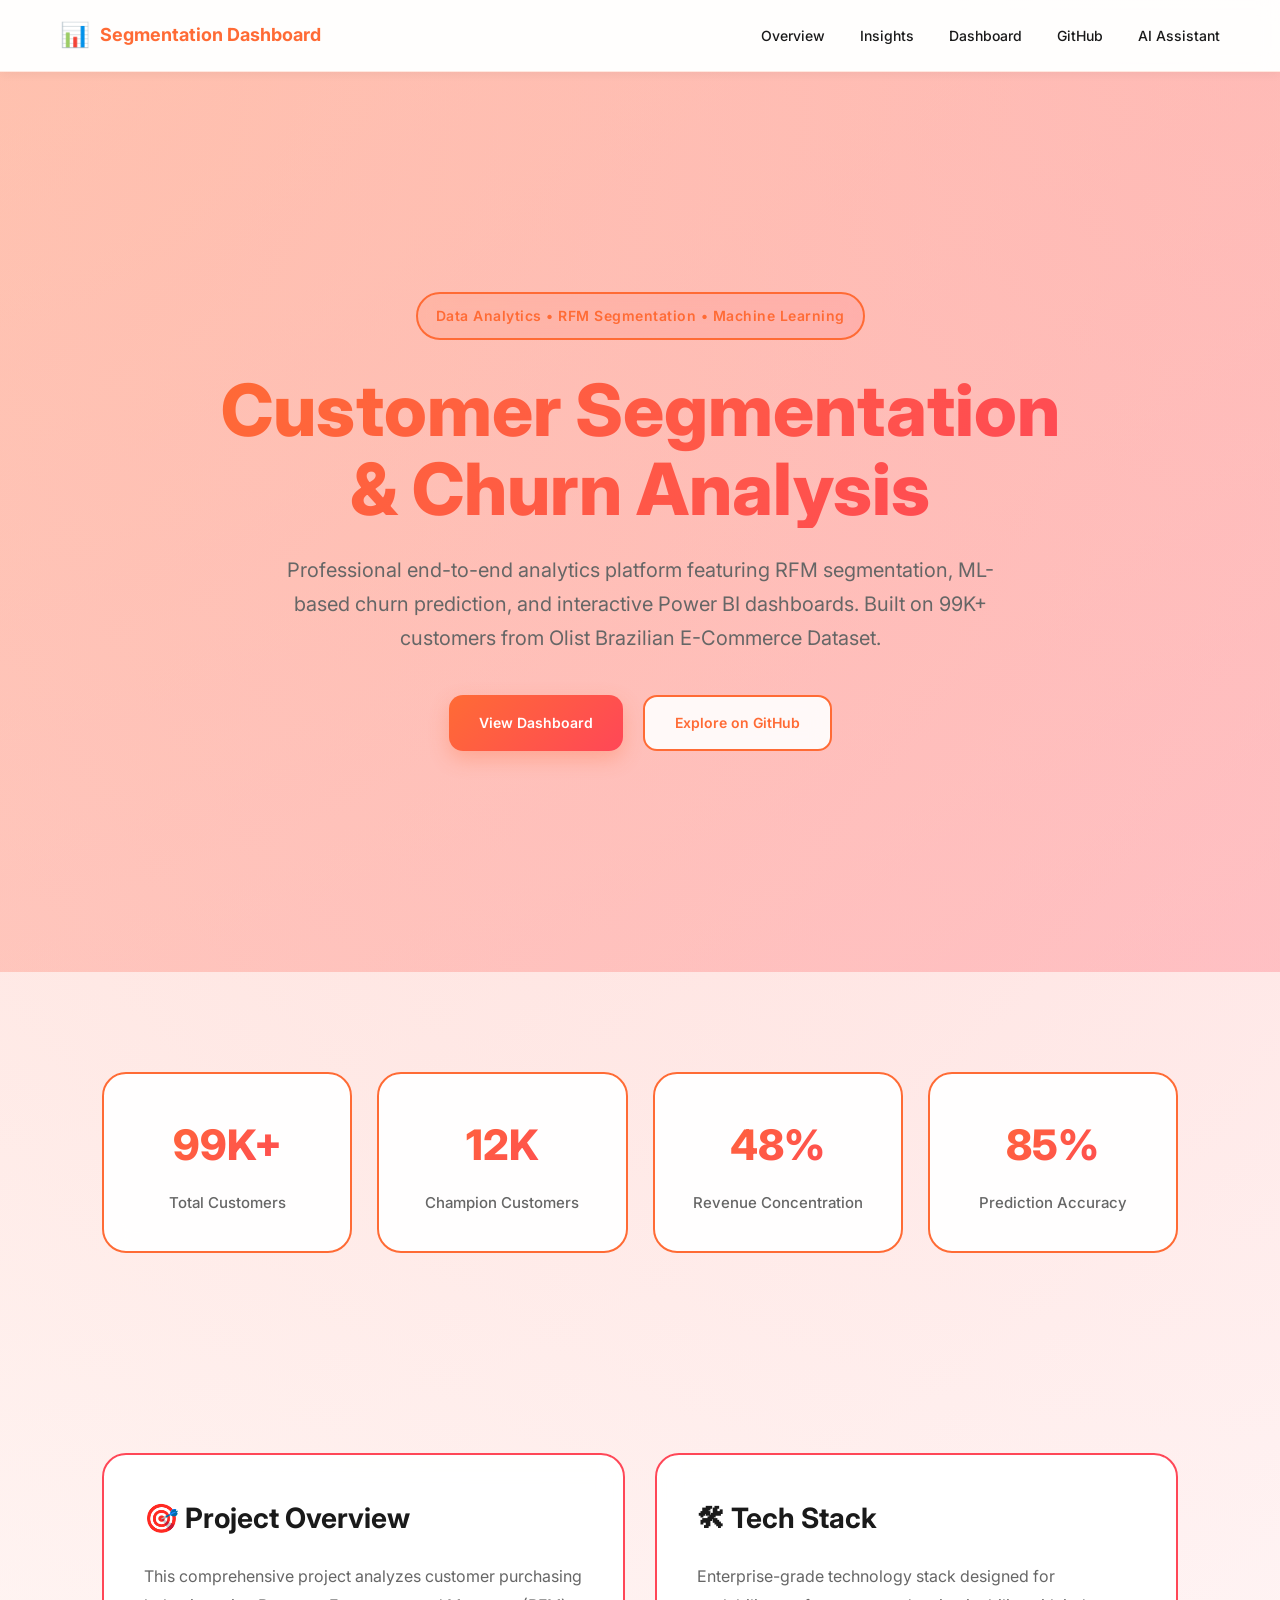
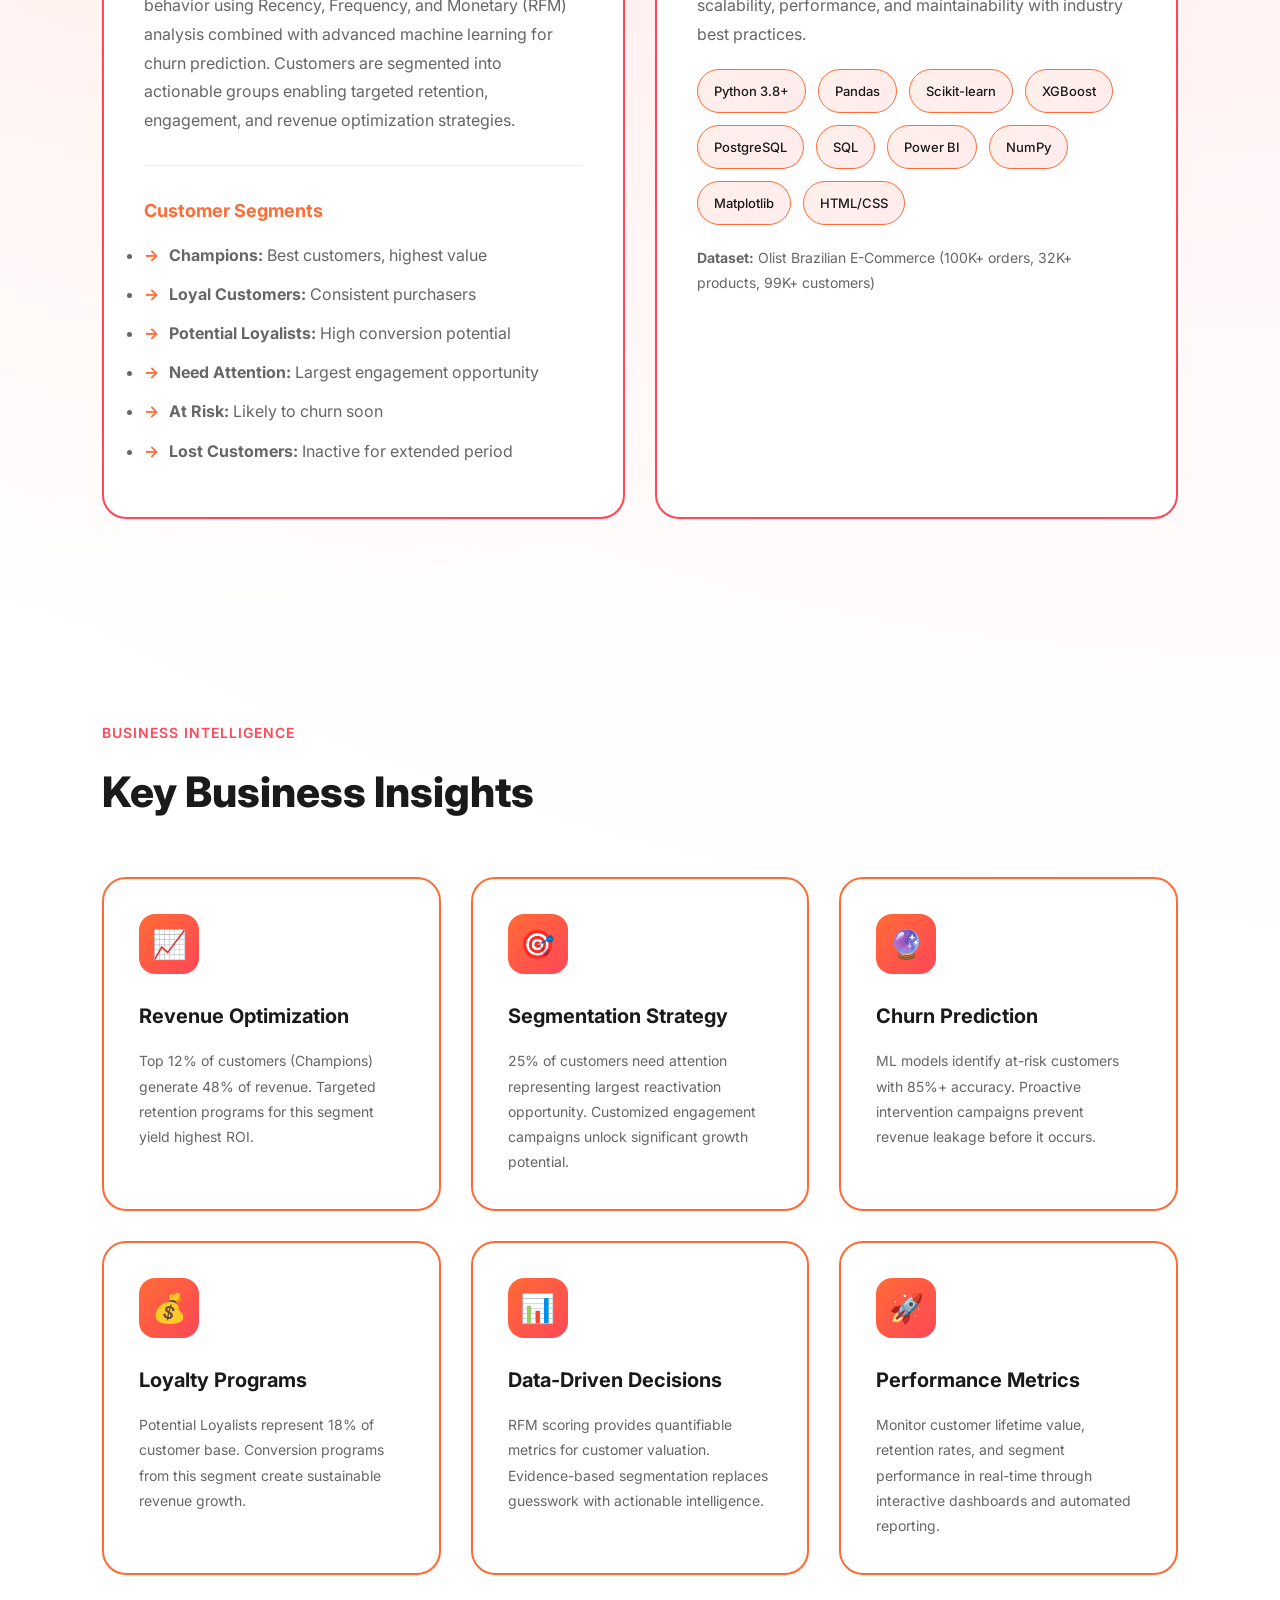
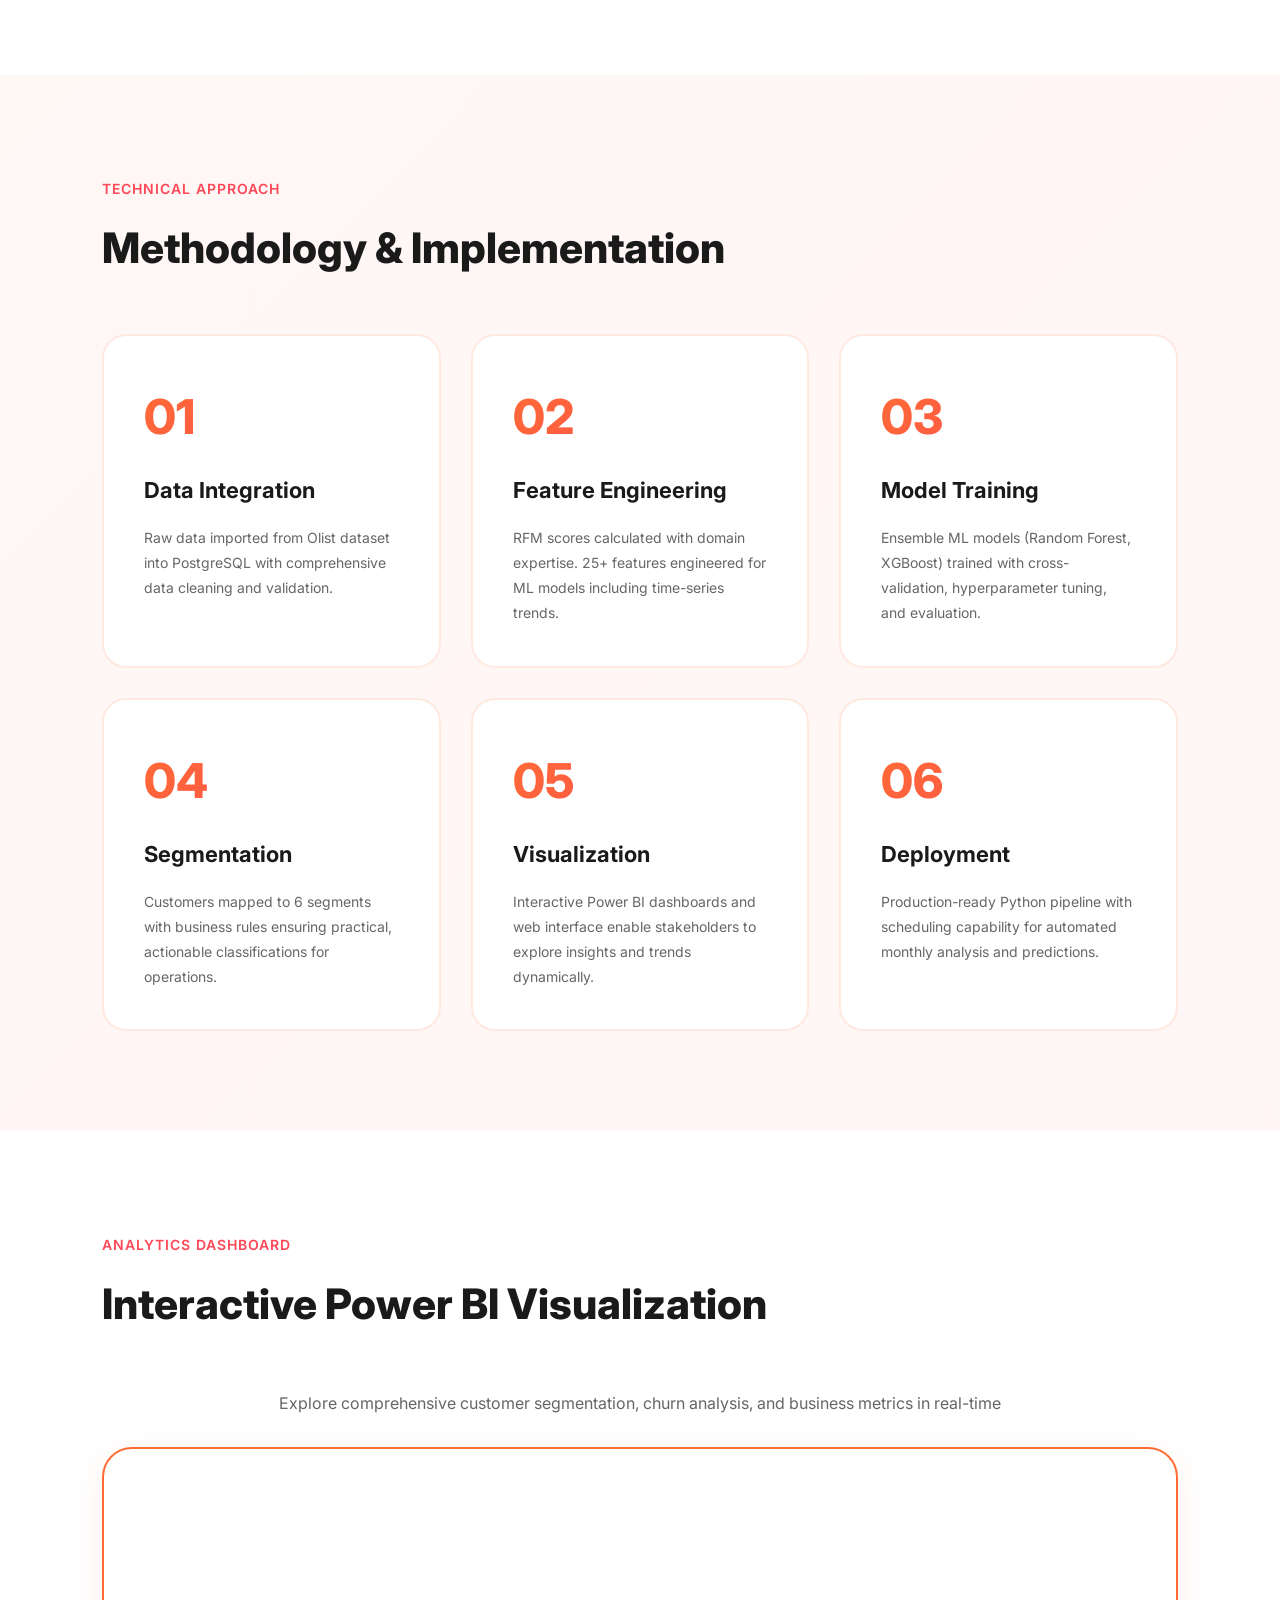
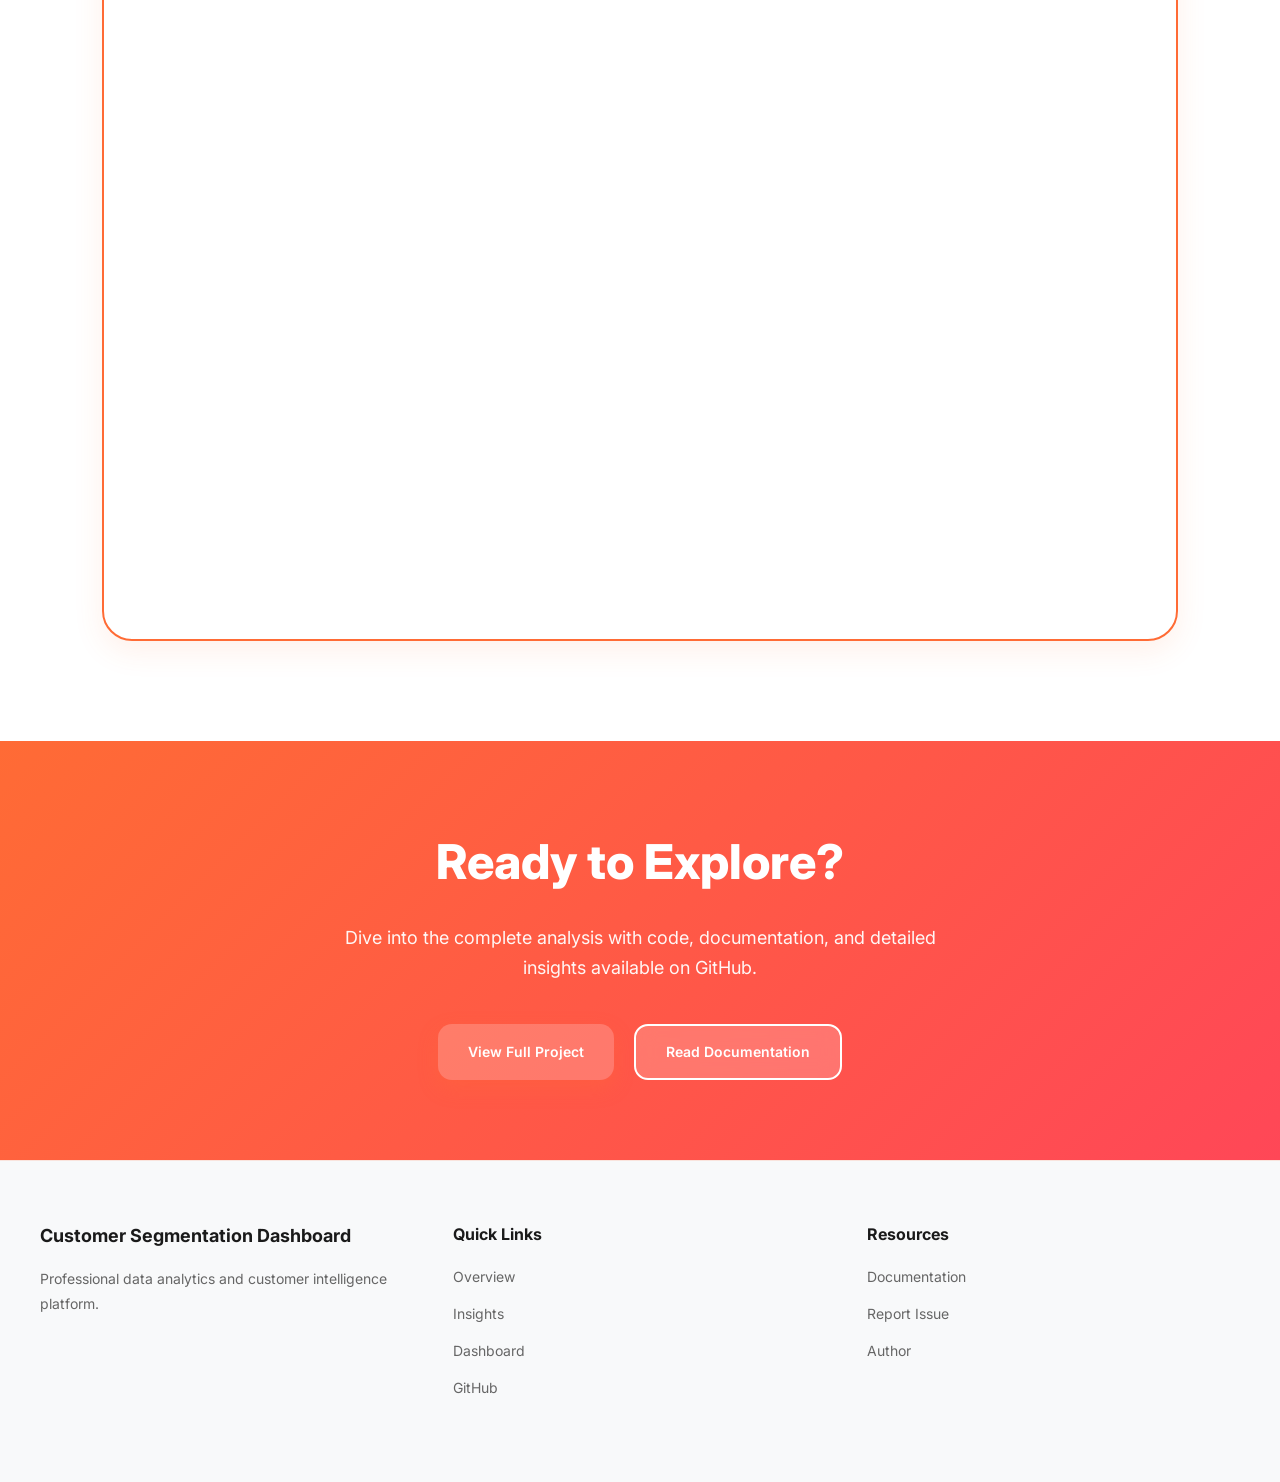
==== commit 73c5bea7: "Add AI customer insights assistant with RAG and Gemini" ====
--- a/index.html
+++ b/index.html
@@ -44,6 +44,13 @@
         <li><a href="#insights" class="nav-link">Insights</a></li>
         <li><a href="#dashboard" class="nav-link">Dashboard</a></li>
         <li><a href="https://github.com/ArnavModi-MSIT/-Customer-Segmentation-Dashboard-" target="_blank" class="nav-link">GitHub</a></li>
+        <li>
+    <a href="https://darkthanos-customer-insights-assistant.hf.space"
+       target="_blank"
+       class="nav-link">
+       AI Assistant
+    </a>
+</li>
       </ul>
     </div>
   </nav>
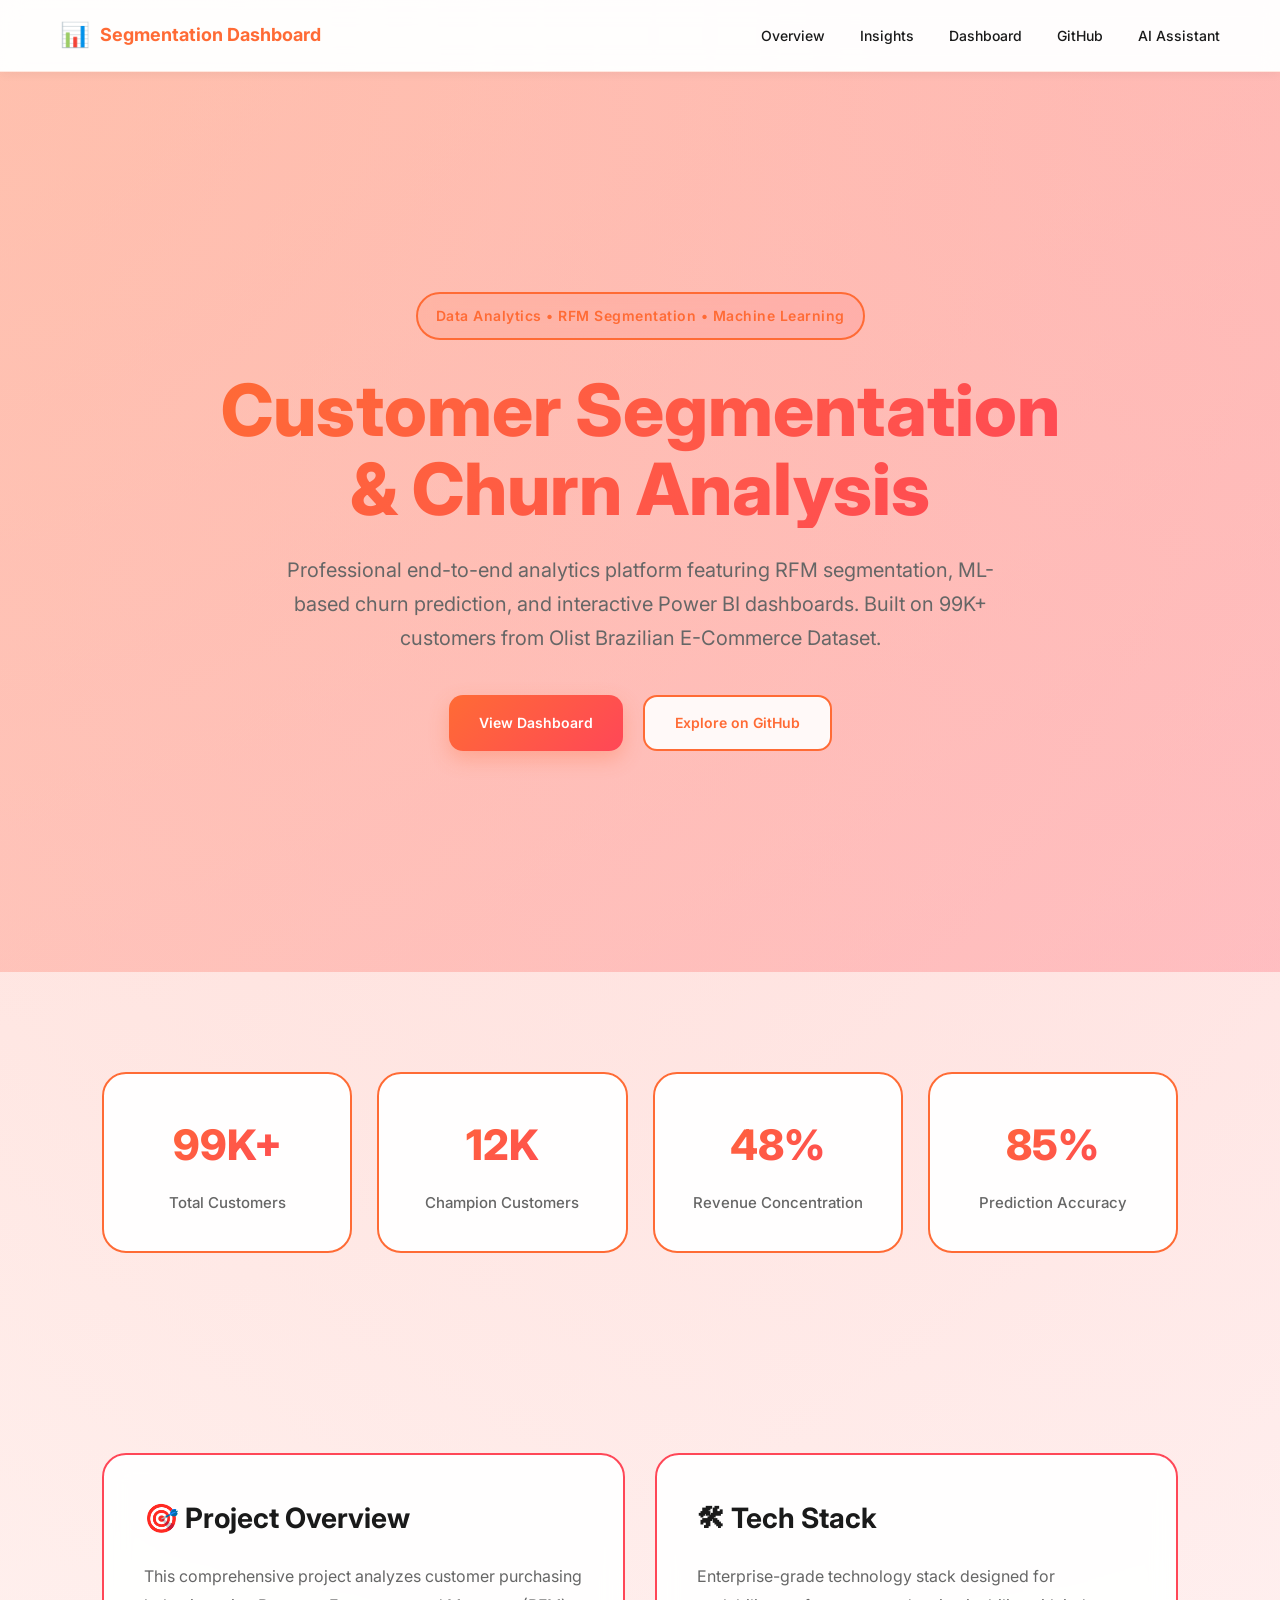
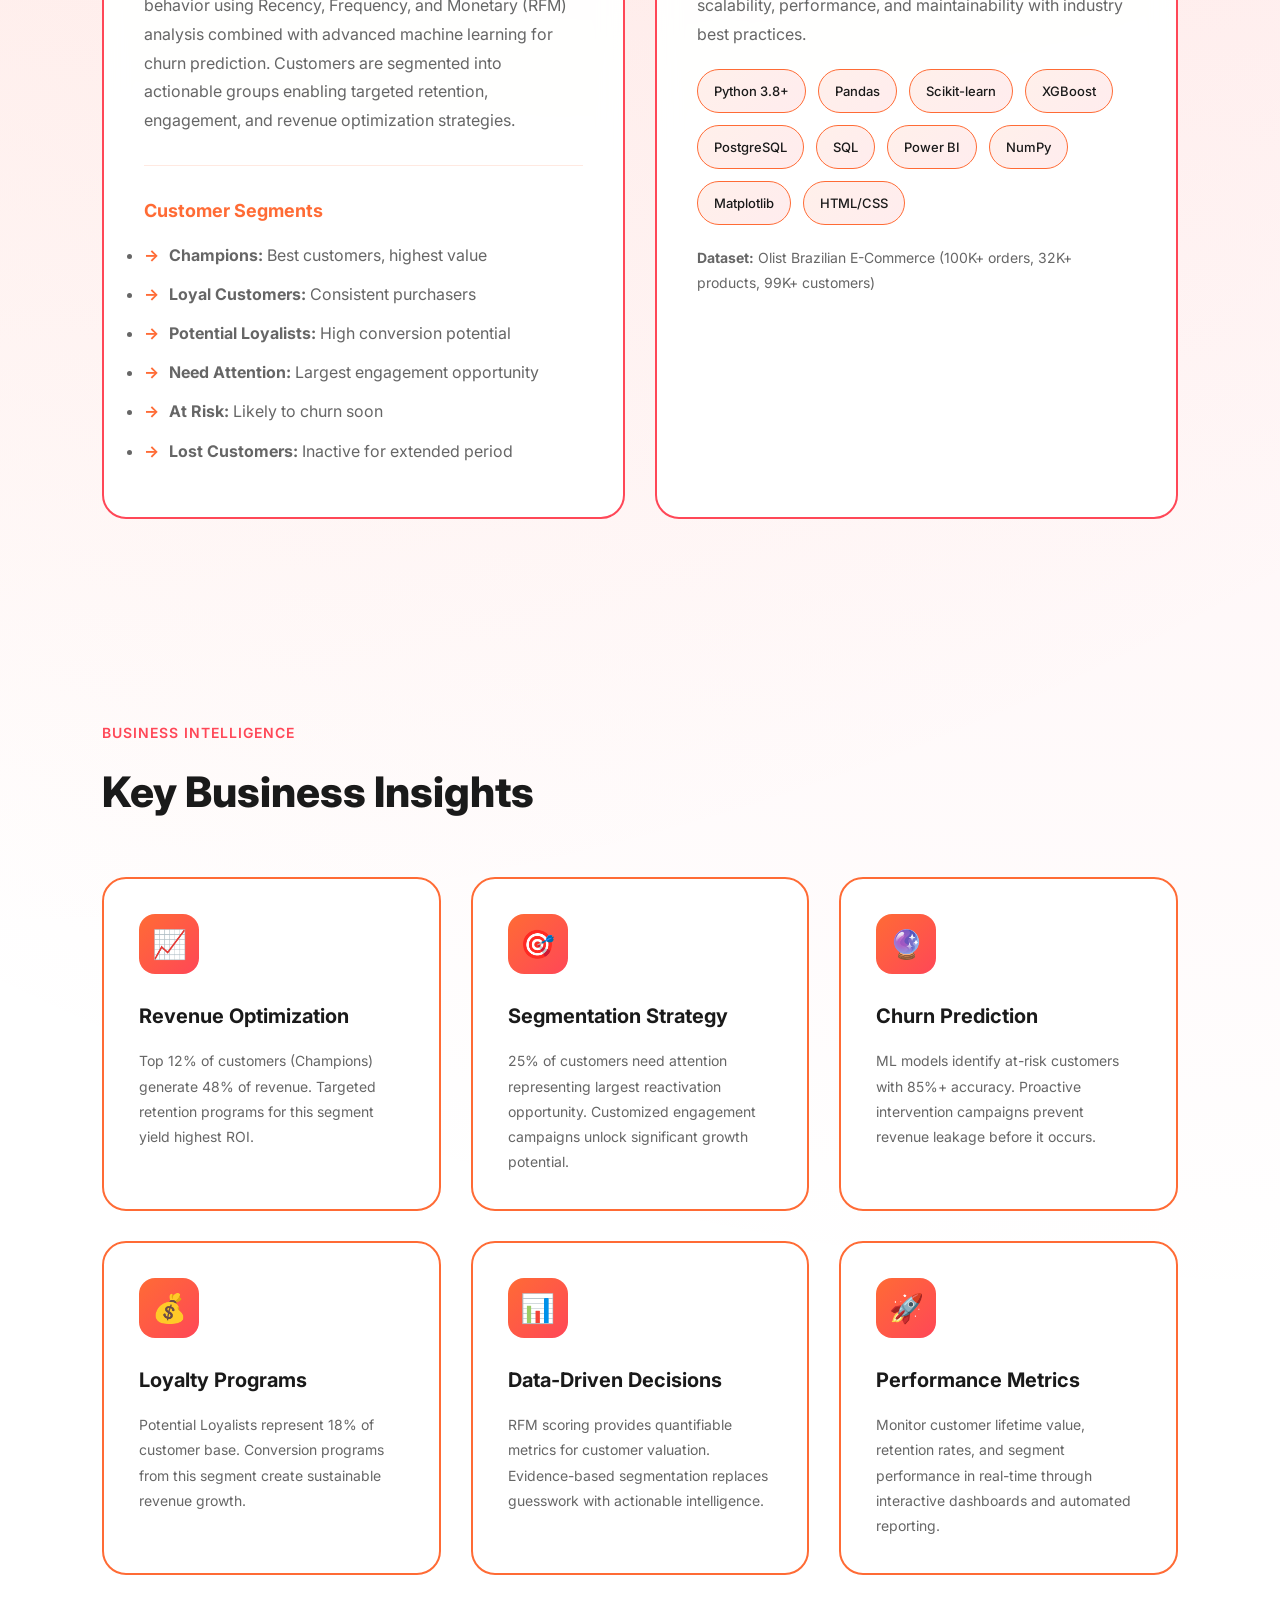
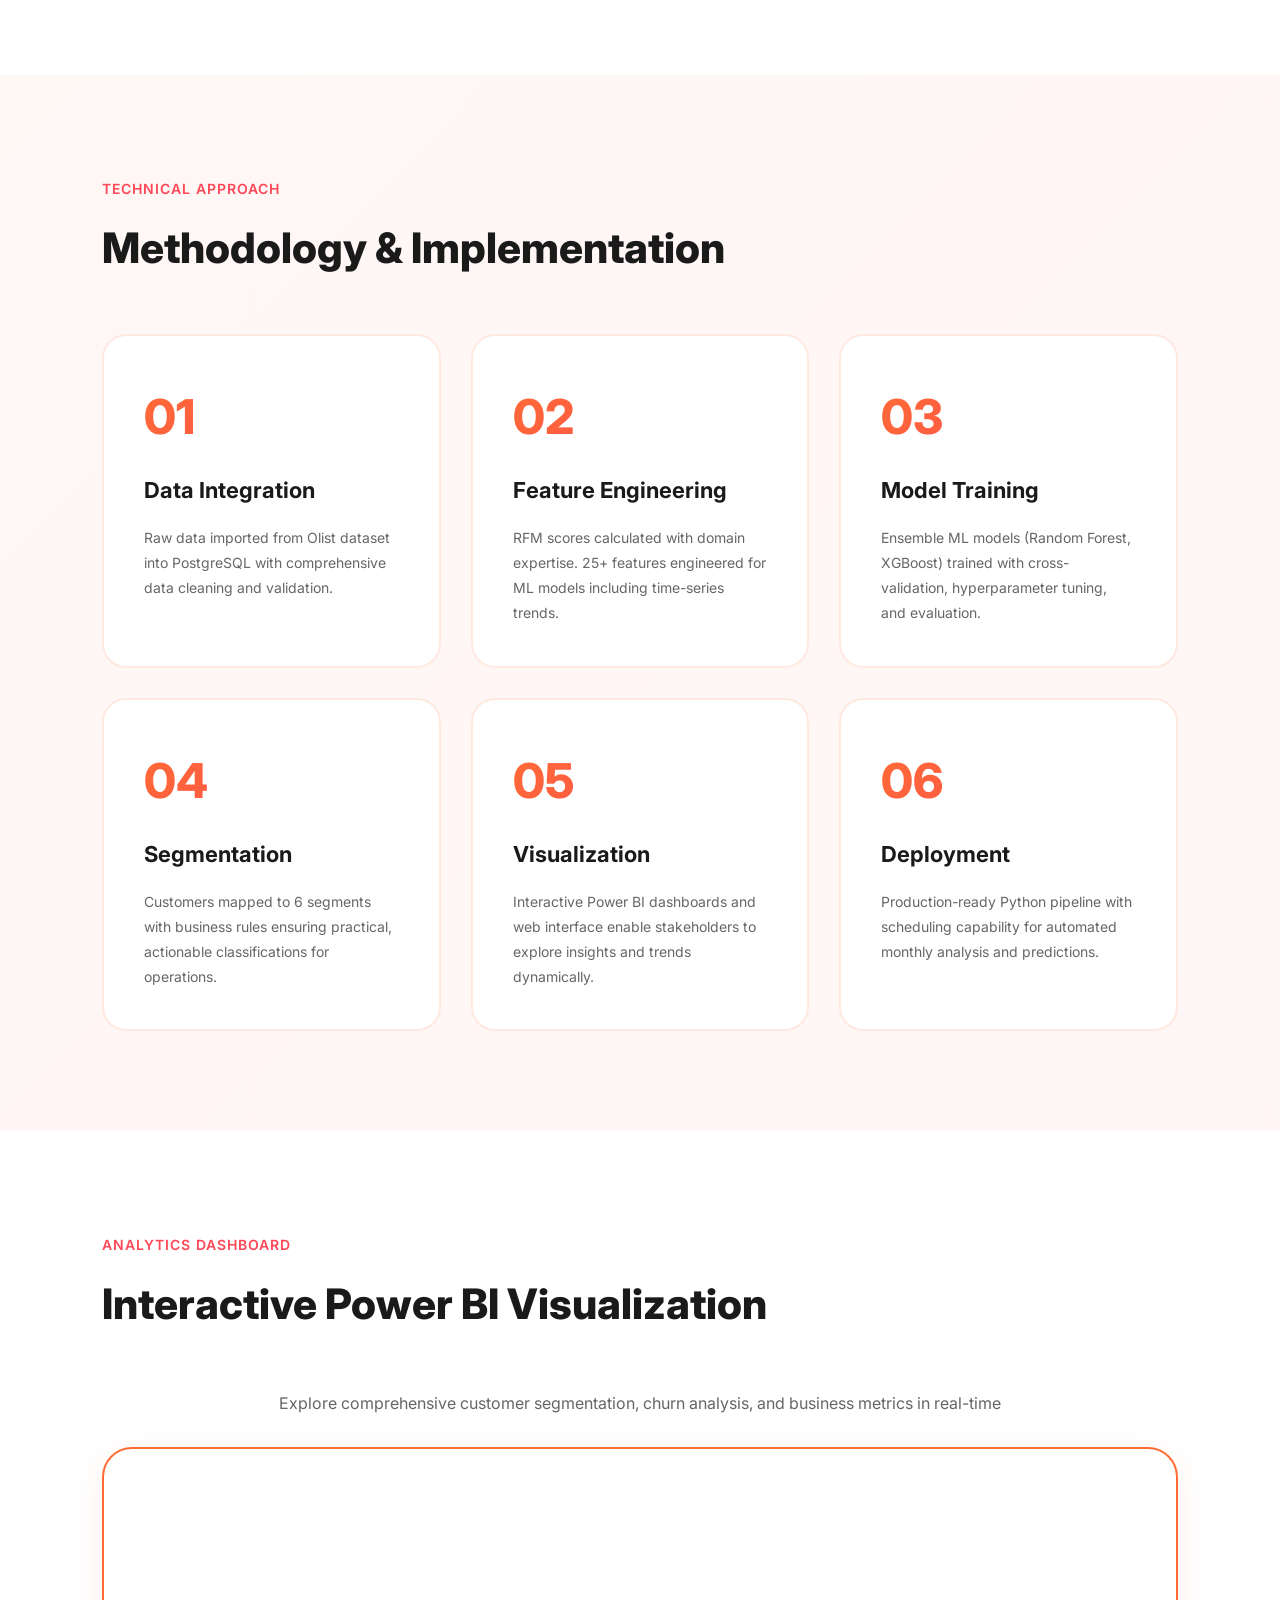
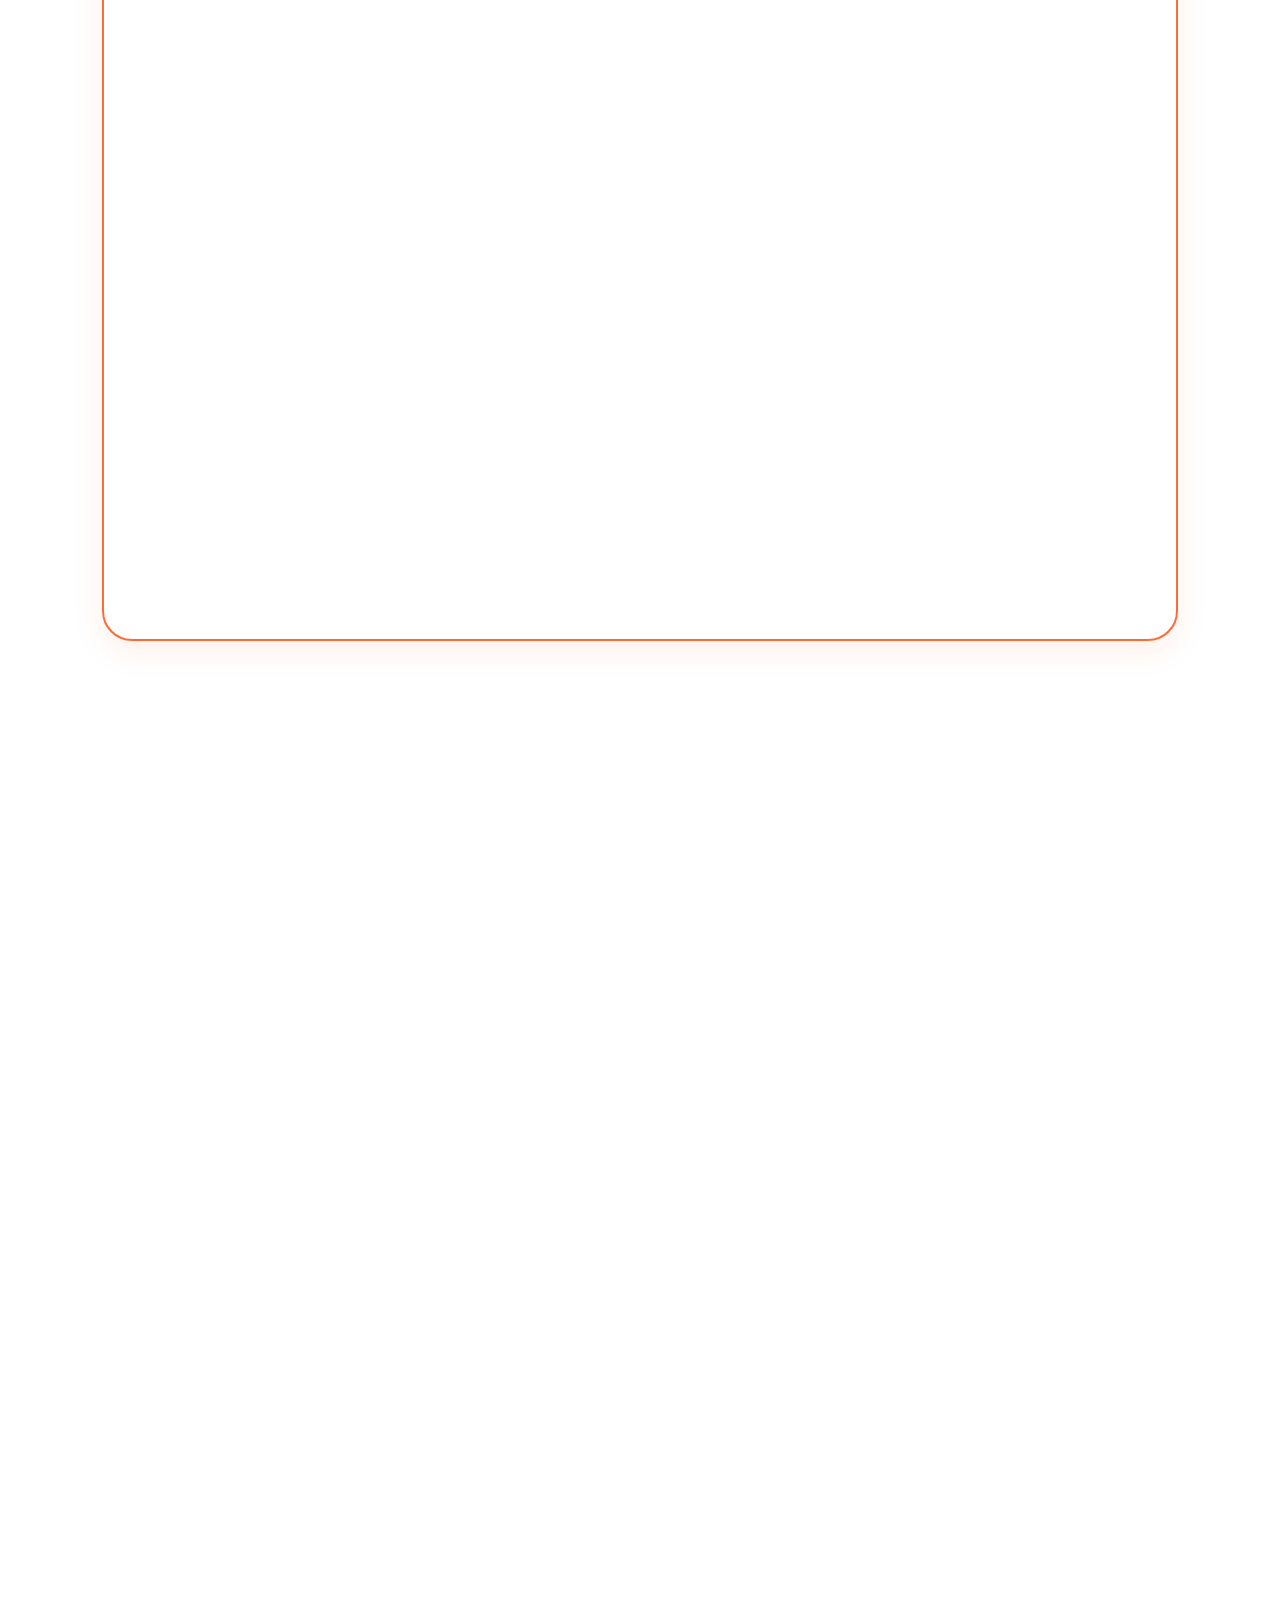
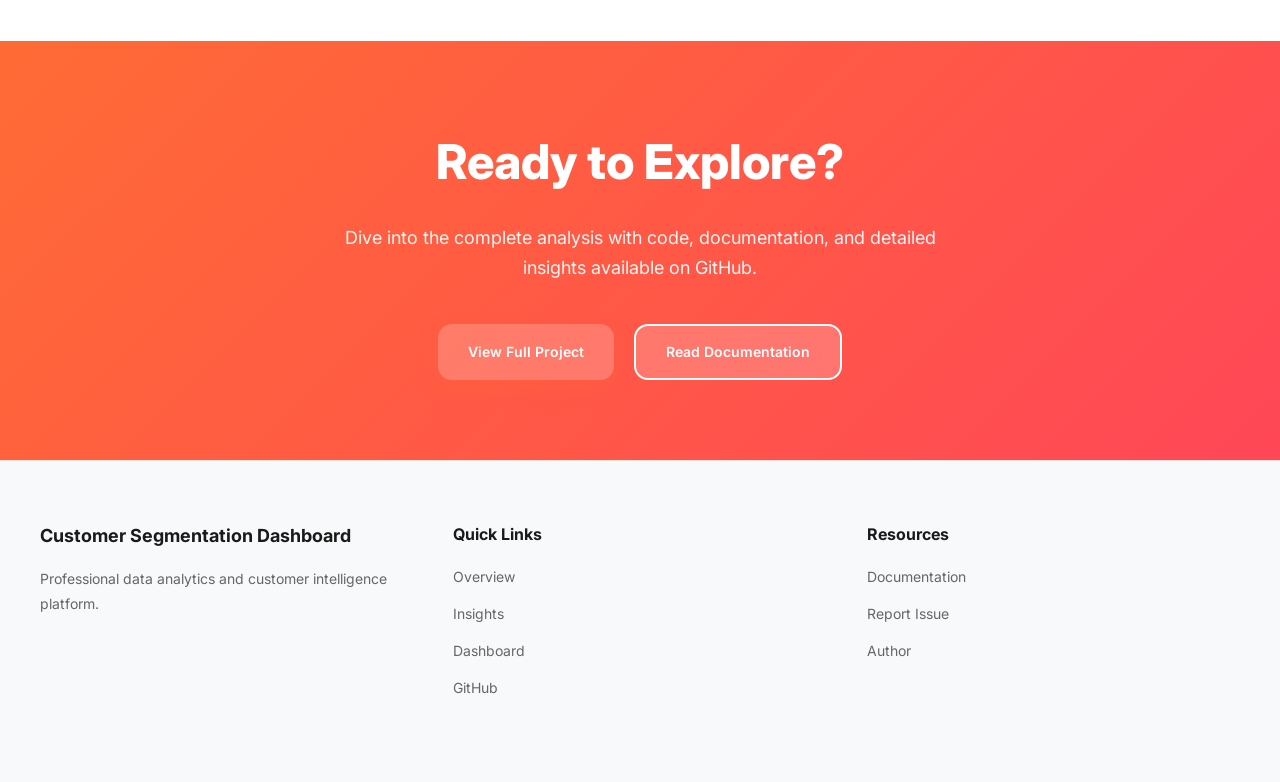
==== commit eb191ca2: "modified:   index.html" ====
--- a/index.html
+++ b/index.html
@@ -364,6 +364,13 @@
 
   </section>
 
+  <iframe
+    src="https://darkthanos-customer-insights-assistant.hf.space"
+    width="100%"
+    height="900"
+    style="border:none;">
+</iframe>
+
   <!-- CTA SECTION -->
 
   <section class="cta-section">
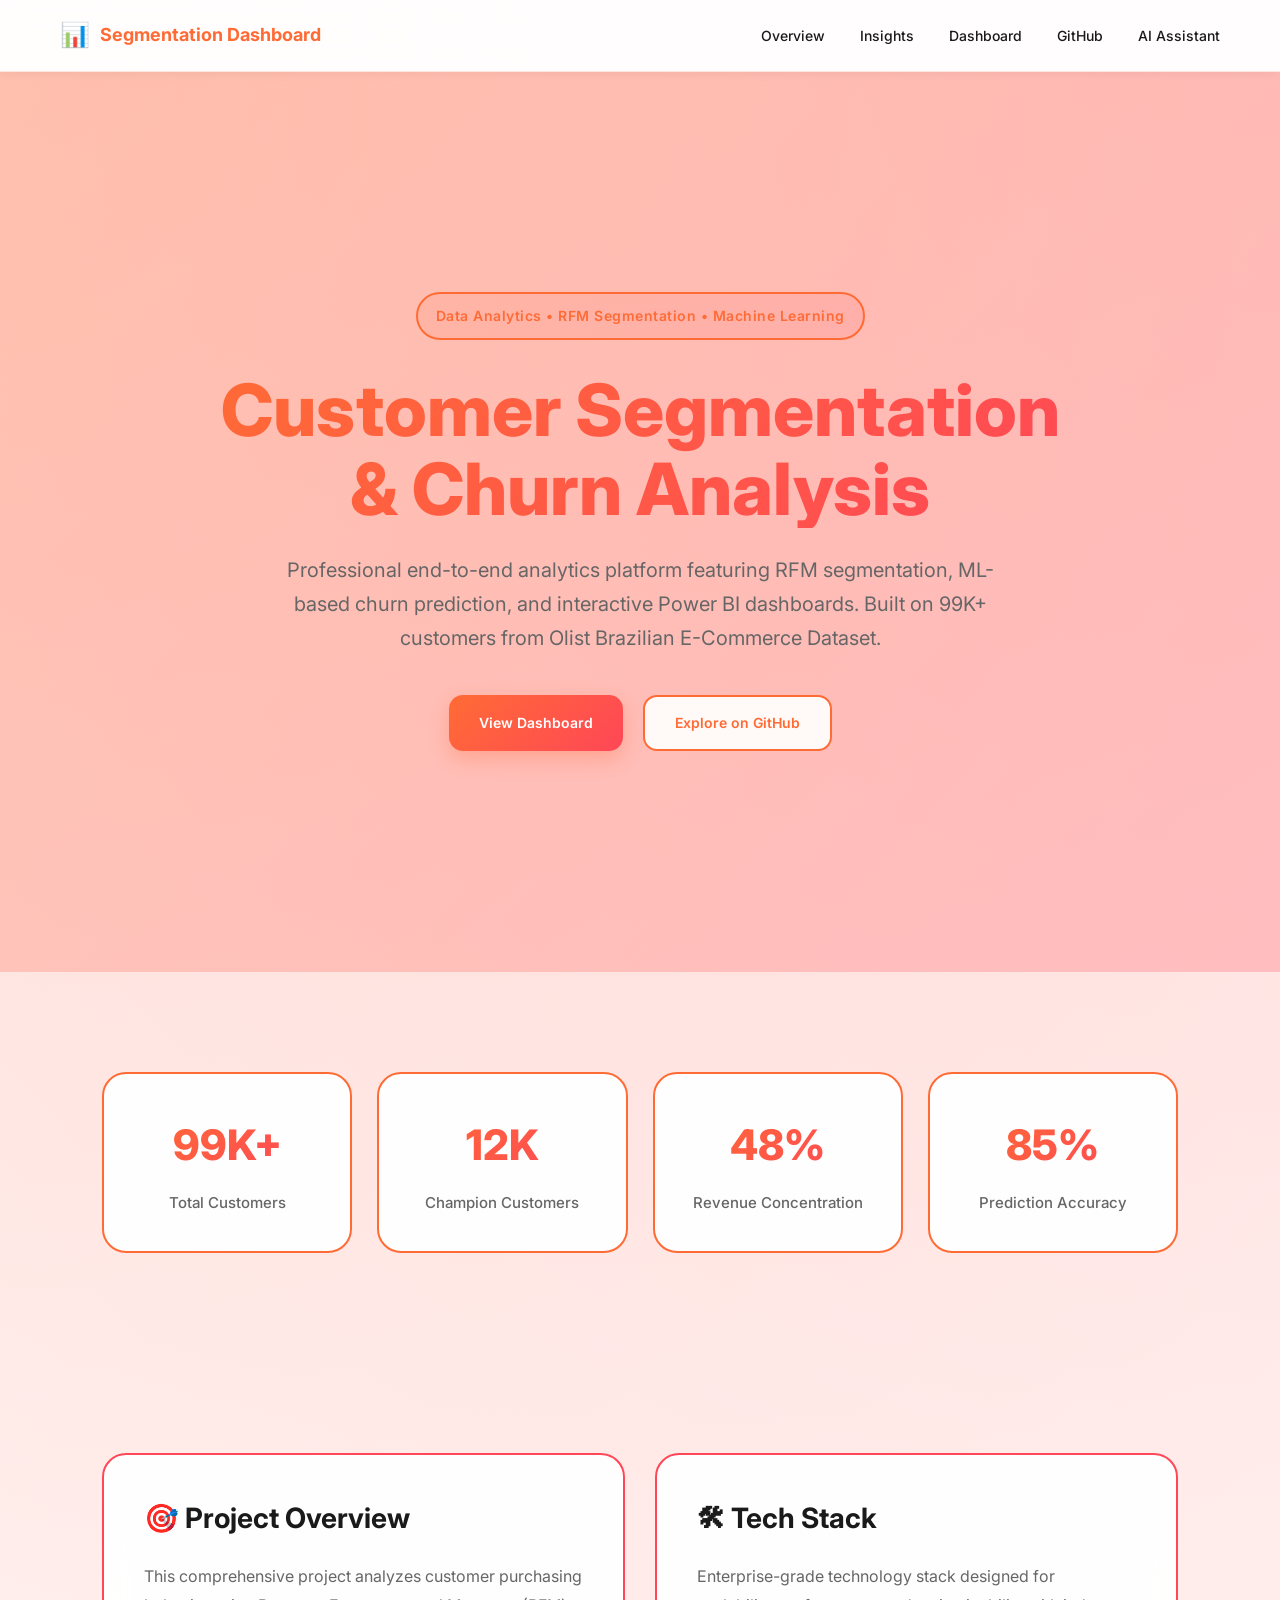
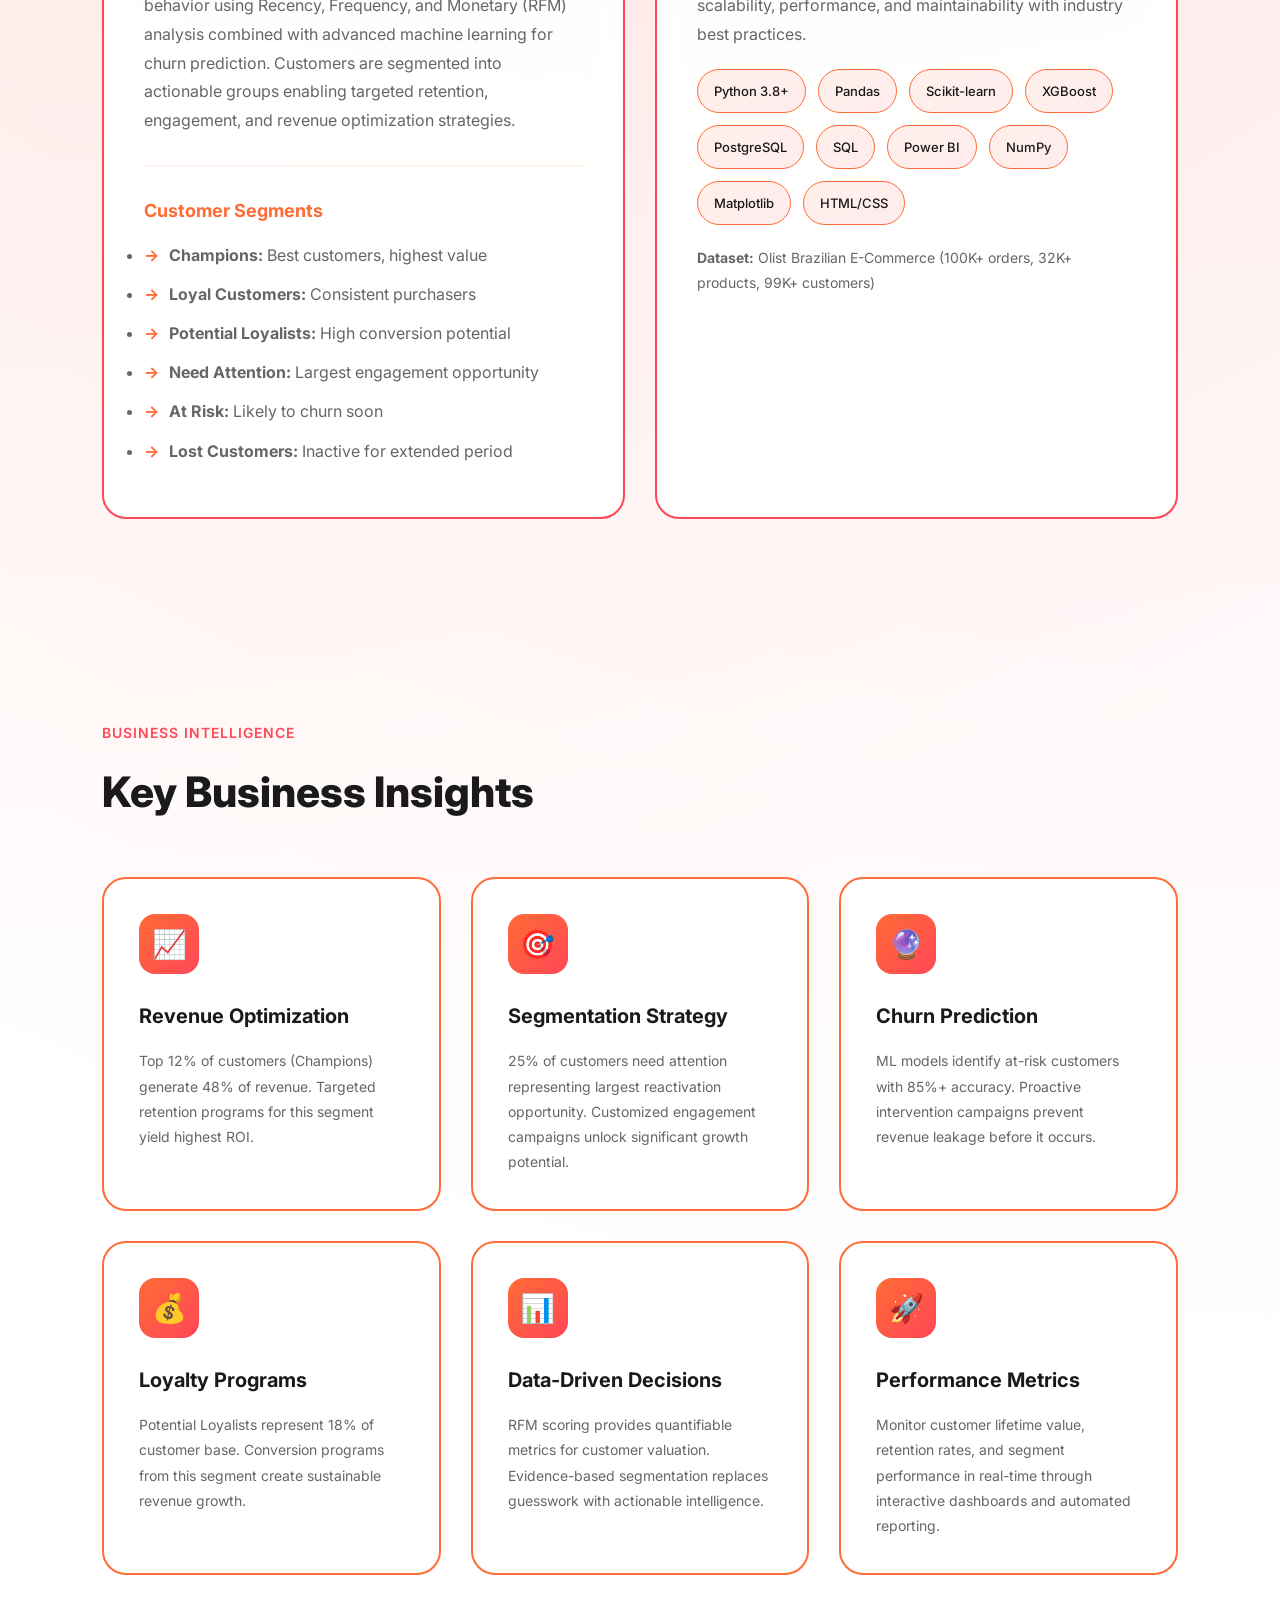
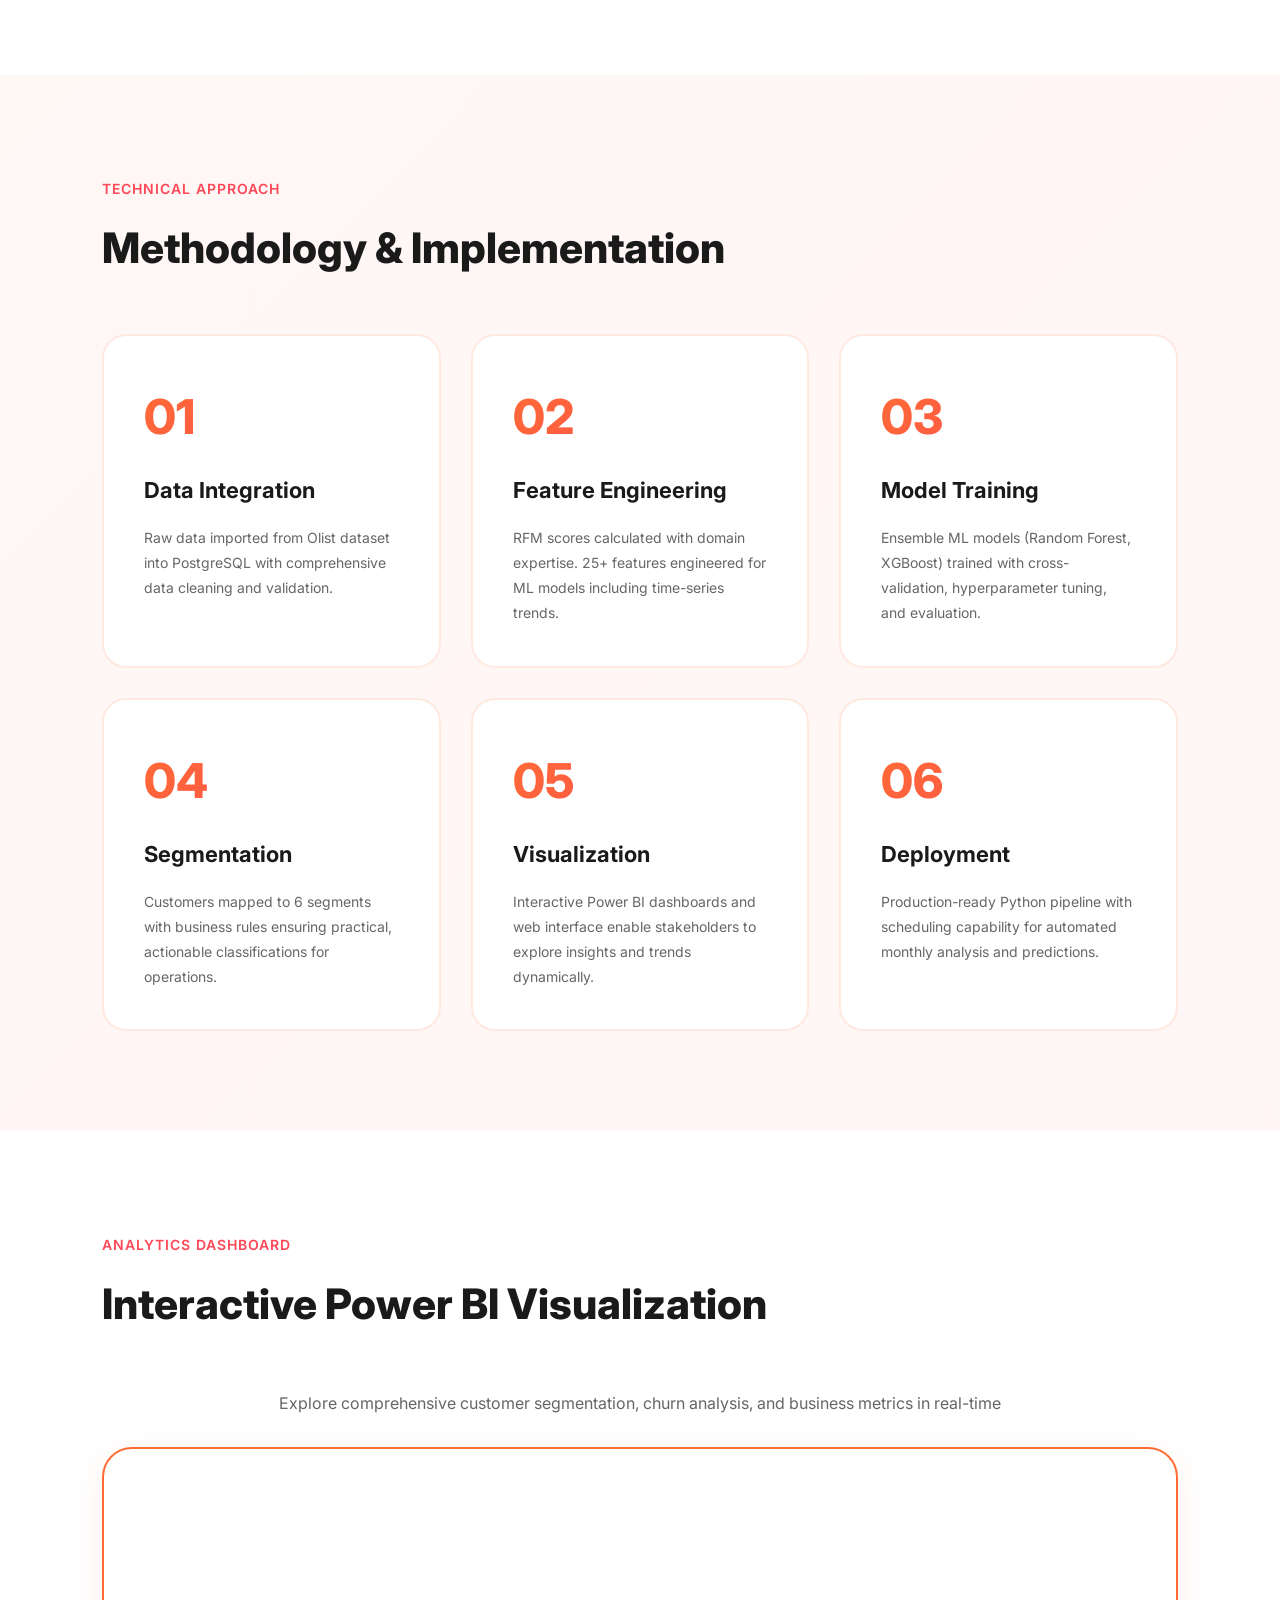
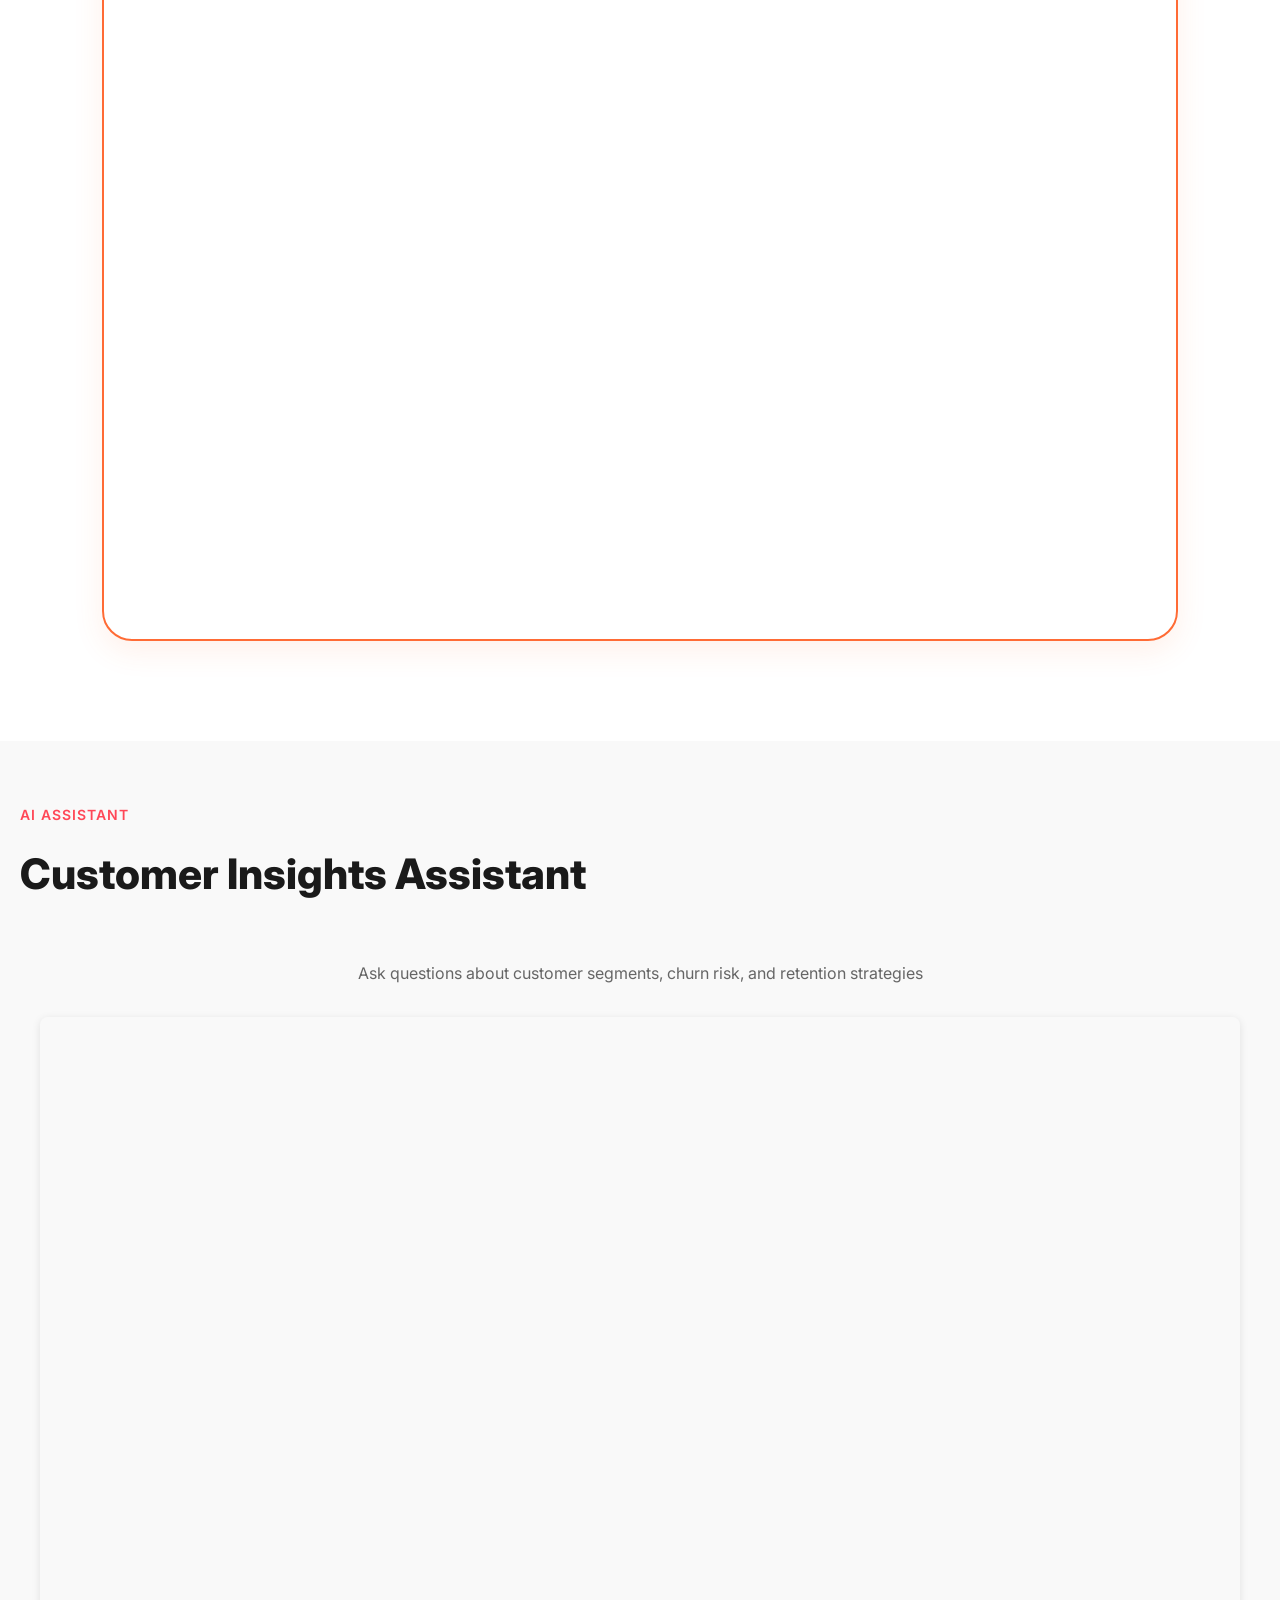
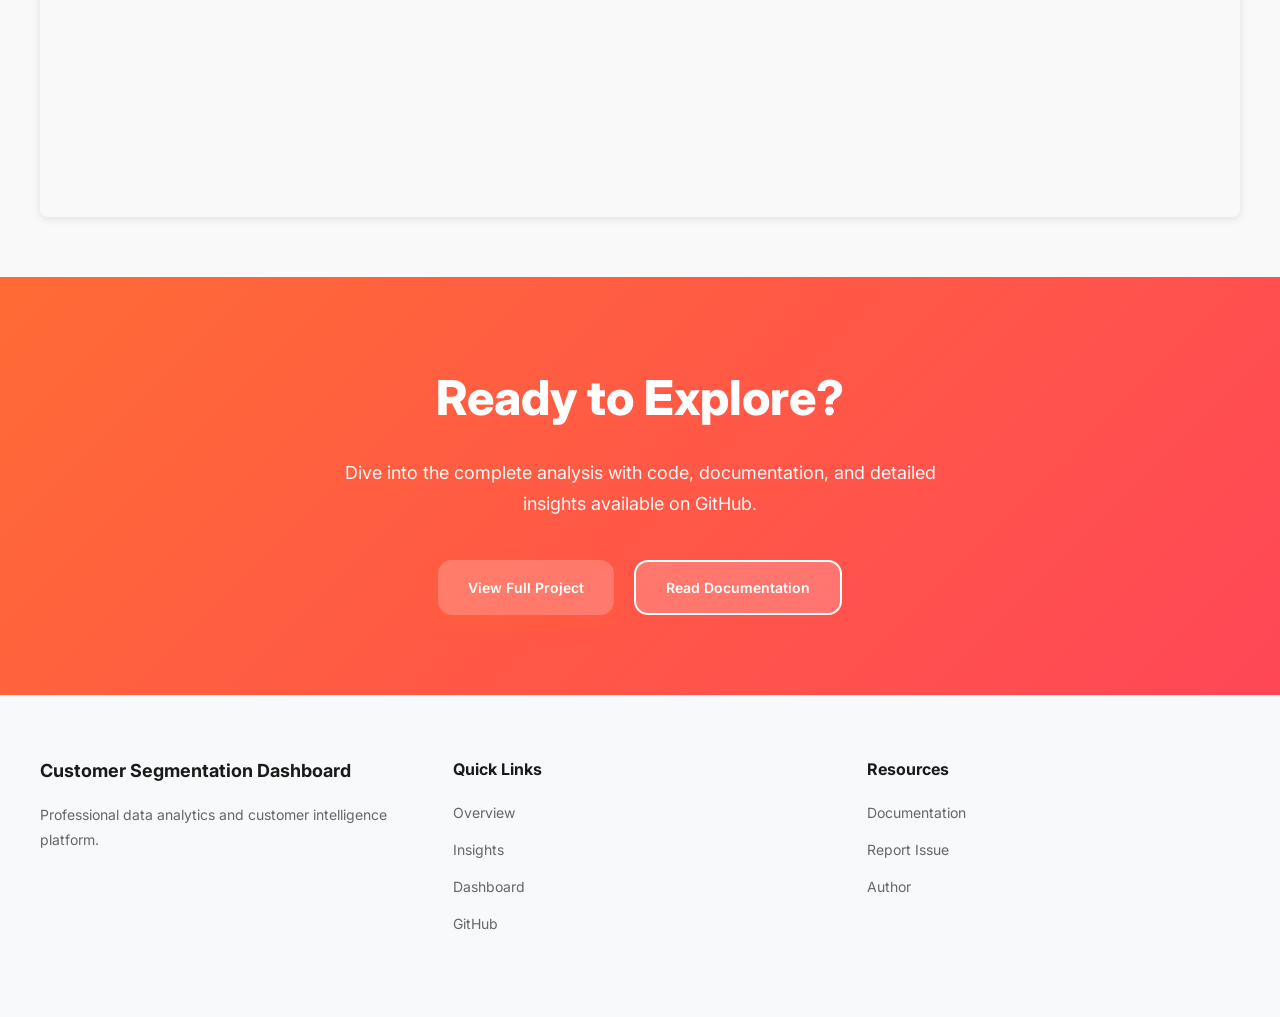
==== commit 3d6867bf: "modified:   index.html" ====
--- a/index.html
+++ b/index.html
@@ -364,12 +364,26 @@
 
   </section>
 
-  <iframe
-    src="https://darkthanos-customer-insights-assistant.hf.space"
-    width="100%"
-    height="900"
-    style="border:none;">
-</iframe>
+  <section class="rag-section" id="ai-assistant">
+    <div class="section-title">
+        <span>AI Assistant</span>
+        <h2>Customer Insights Assistant</h2>
+    </div>
+    
+    <p style="text-align: center; color: #666; margin-bottom: 30px;">
+        Ask questions about customer segments, churn risk, and retention strategies
+    </p>
+    
+    <div class="rag-container">
+        <iframe
+            src="https://darkthanos-customer-insights-assistant.hf.space?embed=true"
+            width="100%"
+            height="800"
+            frameborder="0"
+            style="border-radius: 8px; box-shadow: 0 2px 8px rgba(0,0,0,0.1);">
+        </iframe>
+    </div>
+</section>
 
   <!-- CTA SECTION -->
 
--- a/style.css
+++ b/style.css
@@ -455,6 +455,16 @@
   gap: 30px;
 }
 
+.rag-section {
+    padding: 60px 20px;
+    background: #f9f9f9;
+}
+
+.rag-container {
+    max-width: 1200px;
+    margin: 0 auto;
+}
+
 .method-card {
   background: rgba(255, 255, 255, 0.95);
   border: 2px solid var(--border);
